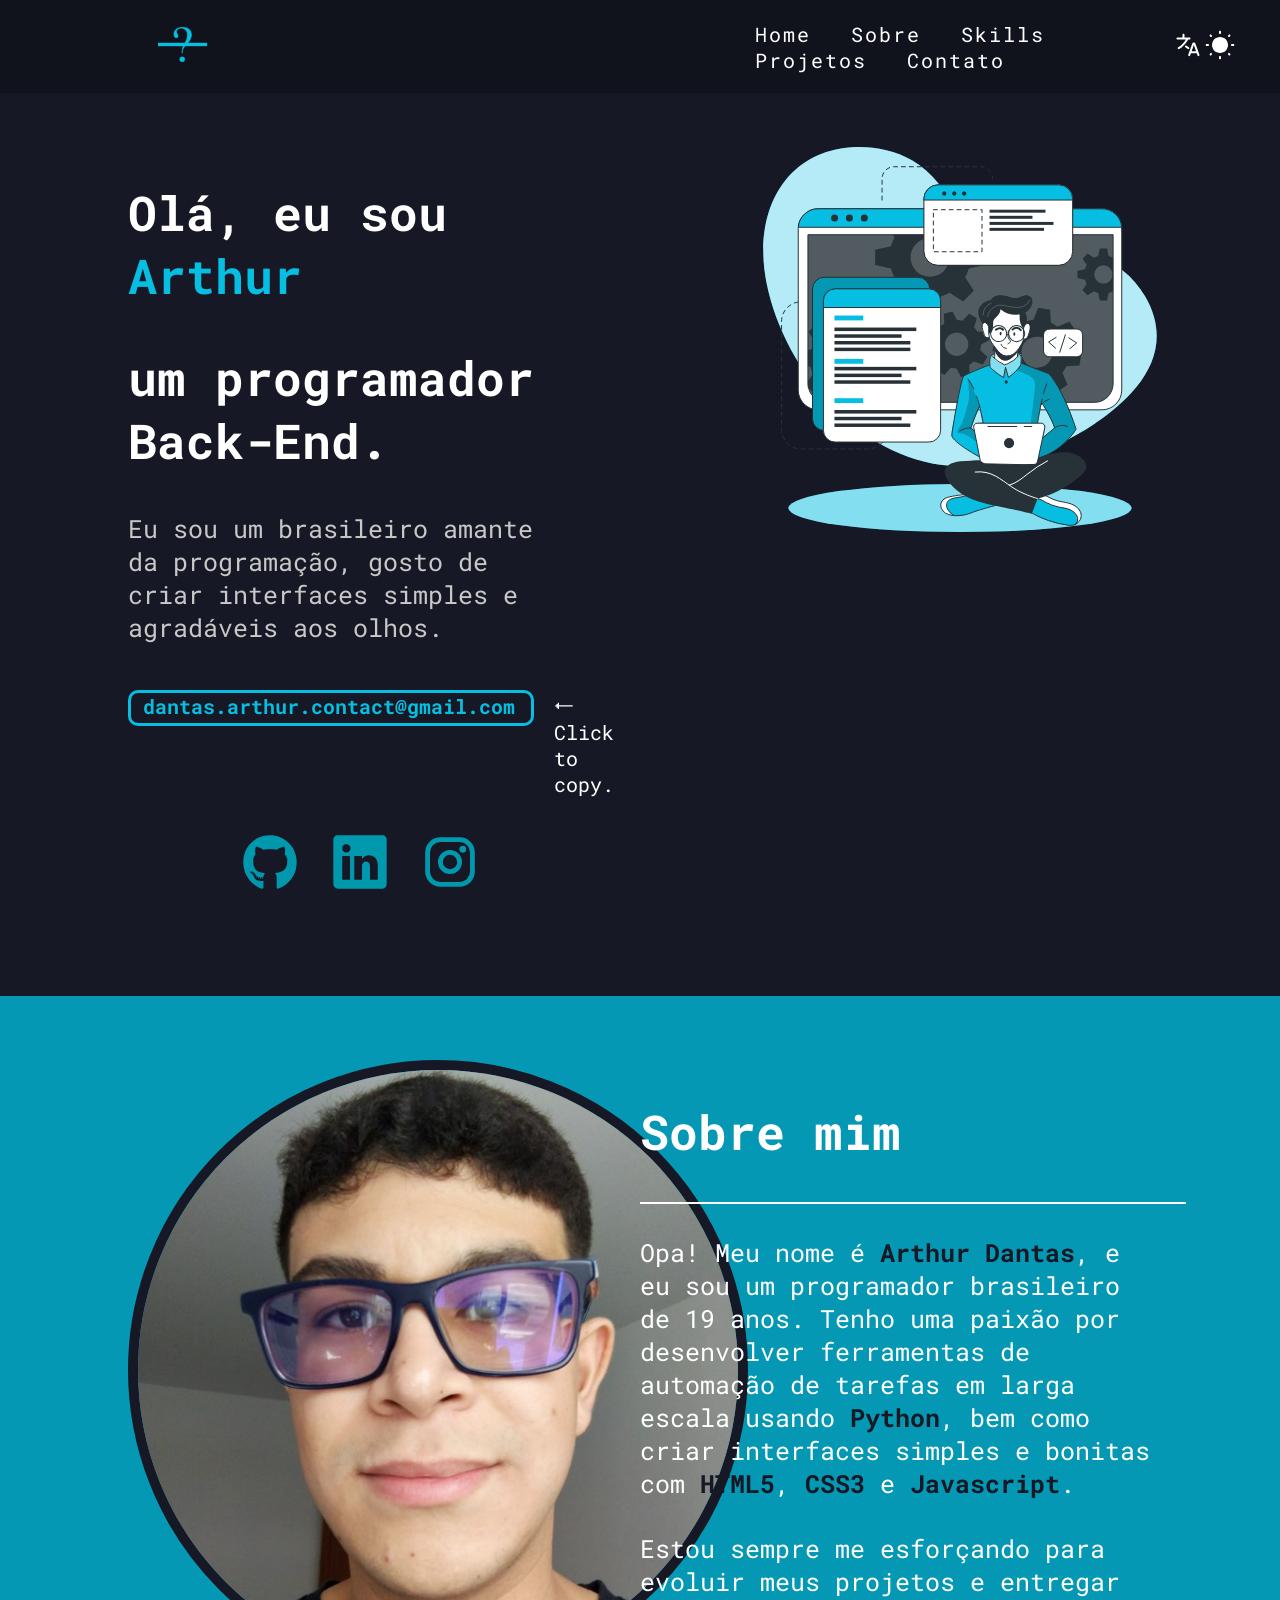
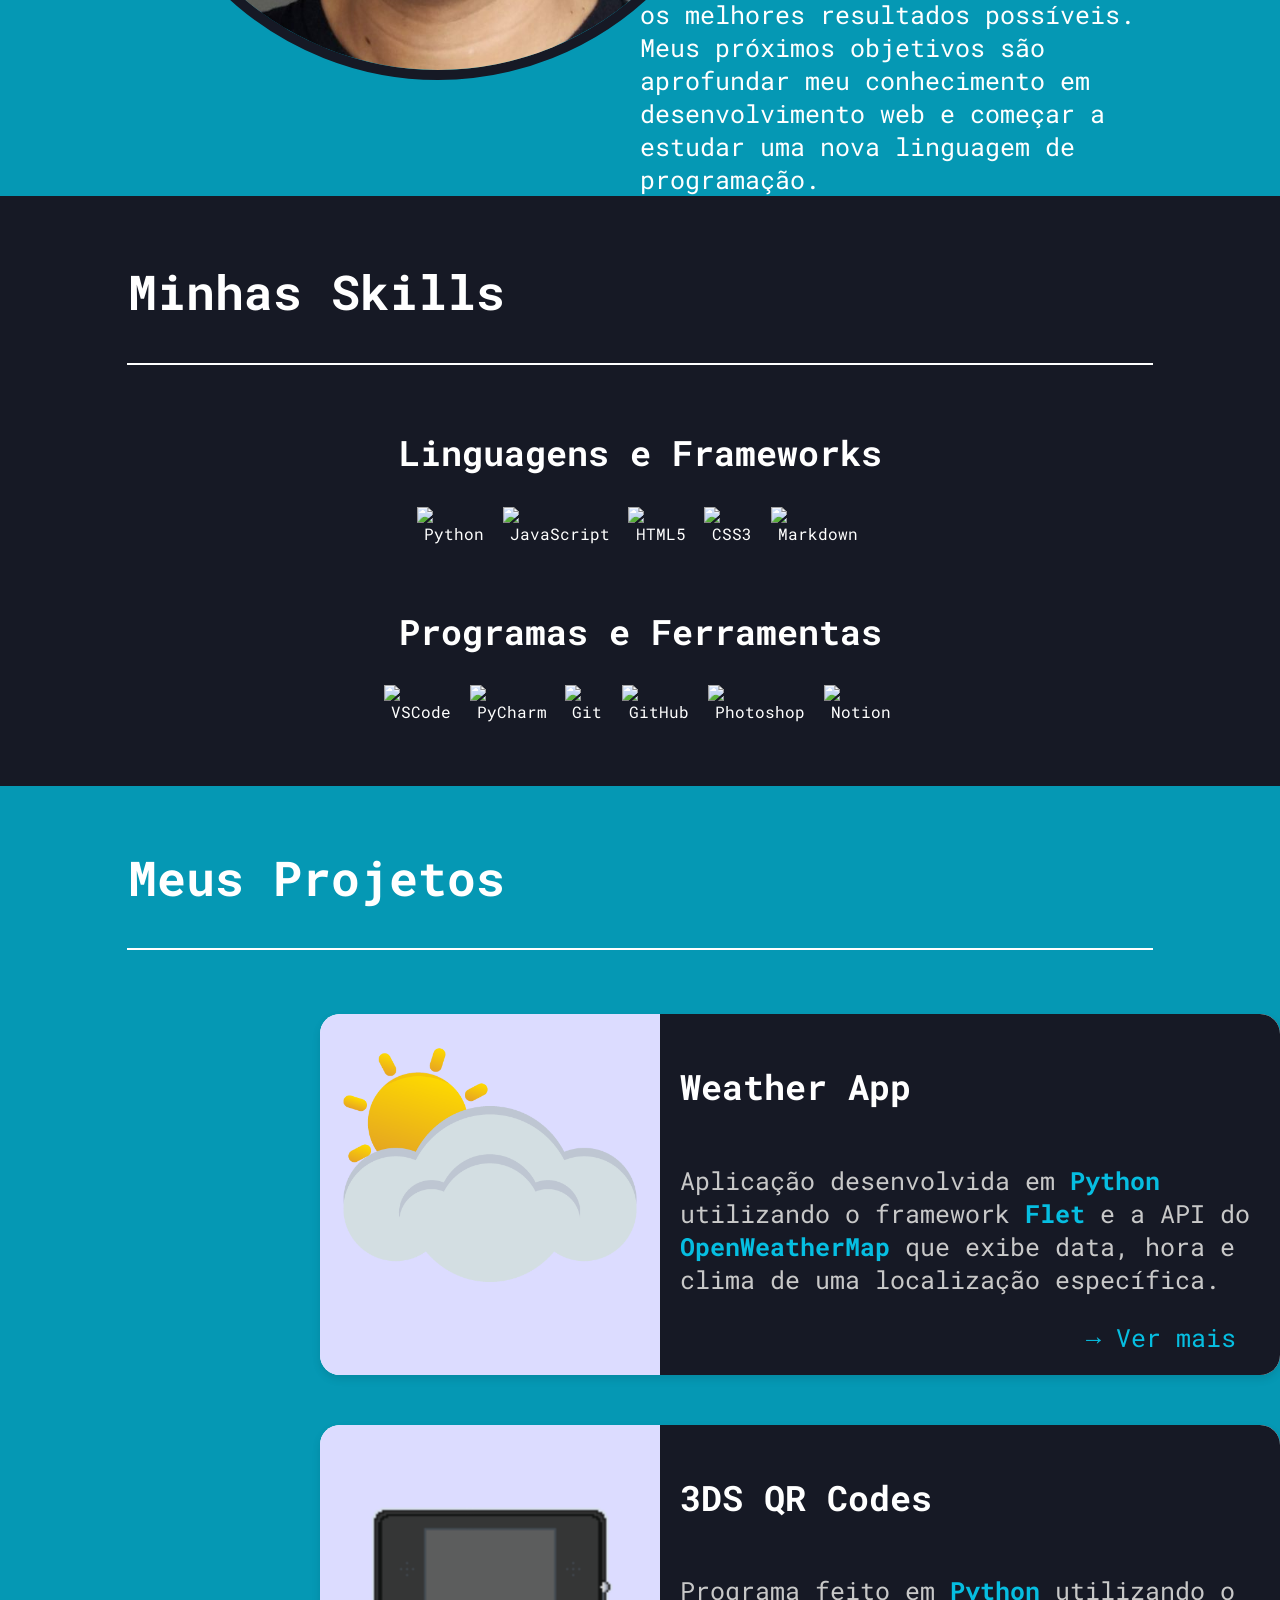
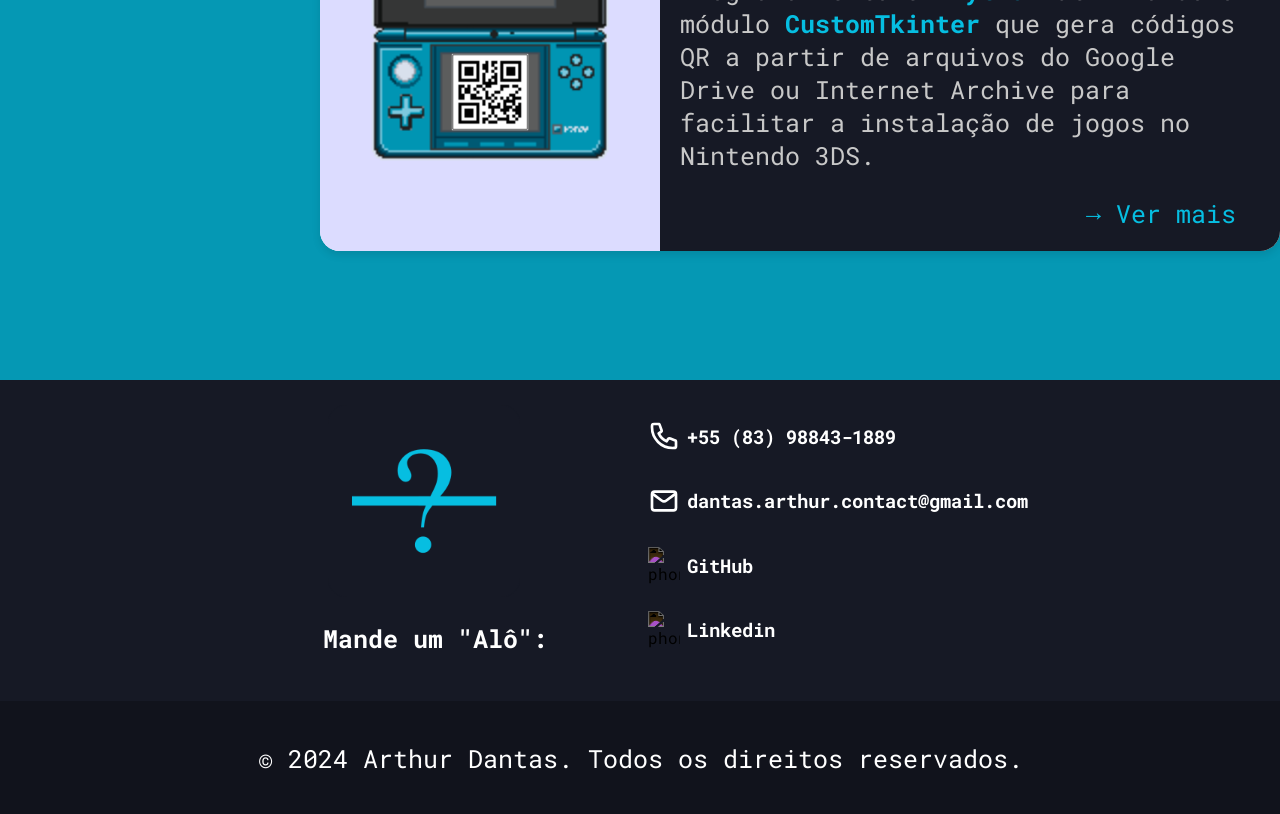
==== index.html @ 5a7de2dd "." ====
<!DOCTYPE html>
<html lang="pt-BR">
<head>
    <meta charset="UTF-8">
    <meta name="viewport" content="width=device-width, height=device-height, user-scalable=yes">
    <meta name="description" content="Arthur Dantas' Portfolio - Back-End Developer specializing in Python and HTML/CSS interfaces.">
    <link rel="icon" type="image/x-icon" href="assets/icon/favicon.ico">
    <link rel="stylesheet" href="style.css">
    <link rel="preconnect" href="https://fonts.googleapis.com">
    <link rel="preconnect" href="https://fonts.gstatic.com" crossorigin>
    <link href="https://fonts.googleapis.com/css2?family=Roboto+Mono:ital,wght@0,100..700;1,100..700&display=swap" rel="stylesheet">
    <title>Portfolio</title>
</head>
<body>
    <!--Button to go back to the top-->
    <button onclick="topFunction()" id="topbtn" title="Go to top"><img class="gotop" src="assets/SVG/site/arrow-top.svg" alt="arrow-up"></button>
    <main>
        <!--Top navigator bar-->
        <section>
            <header>
                <nav>
                    <ul class="nav-bar">
                        <div class="logo"><img id="site-logo" src="assets/PNG/site-logo-dark.png" alt="site logo"></div>
                        <input type="checkbox" id="check">
                        <span class="menu-options">
                            <!-- Portuguese Buttons -->
                             <div class="portuguese">
                                <li><a class="topbuttons" href="#home-container">Home</a></li>
                                <li><a class="topbuttons" href="#about-container">Sobre</a></li>
                                <li><a class="topbuttons" href="#skills-container">Skills</a></li>
                                <li><a class="topbuttons" href="#projects-container">Projetos</a></li>
                                <li><a class="topbuttons" href="#contact-container">Contato</a></li>
                             </div>
                            <!-- English Buttons -->
                             <div class="english">
                                <li><a class="topbuttons" href="#home-container">Home</a></li>
                                <li><a class="topbuttons" href="#about-container">About</a></li>
                                <li><a class="topbuttons" href="#skills-container">Skills</a></li>
                                <li><a class="topbuttons" href="#projects-container">Projects</a></li>
                                <li><a class="topbuttons" href="#contact-container">Contact</a></li> 
                             </div>
                            <label for="check" class="close-menu"><img src="assets/SVG/site/close.svg" alt="close button" width="32px"></label>
                        </span>
                        <label for="check" class="open-menu"><img src="assets/SVG/site/menu.svg" alt="menu button" width="32px"></label>
                        <label class="lang-container" onclick="toggleLanguageMenu()">
                            <img class="lang" src="assets/SVG/site/language.svg" alt="select language" width="32px">
                            <div class="lang-menu" id="langMenu">
                                <span class="lang-option" onclick="changeLanguage('english')">English</span>
                                <span class="lang-option" onclick="changeLanguage('portuguese')">Português</span>
                            </div>
                        </label>
                        <label class="dm-container"><img id="dark-mode-button" onclick="darkMode()" class="dark-mode" src="assets/SVG/site/sun.svg" alt="dark mode button"</label>
                    </ul>
                </nav>
            </header>
        </section>
        <!--Home section with welcome text and social media-->
        <section>
            <div id="home-container">
                <div class="text-container">
                    <!-- Portuguese welcome message -->
                    <h1 class="portuguese">Olá, eu sou <mark class="cyan">Arthur</mark></h1>
                    <h1 class="portuguese">um programador Back-End.</h1>
                    <p class="portuguese">Eu sou um brasileiro amante da programação, gosto de criar interfaces simples e agradáveis aos olhos.</p>
                    <!-- English welcome message -->
                    <h1 class="english">Hello, I'm <mark class="cyan">Arthur</mark></h1>
                    <h1 class="english">a Back-End developer.</h1>
                    <p class="english">I'm a Brazilian programming lover, I like to create simple and eye-pleasing interfaces.</p>
                    <div style="display: table;">
                        <div id="email"><mark class="cyan" style="display: table-cell;">dantas.arthur.contact@gmail.com</mark></div>
                        <div id="copy-email">⭠ Click to copy.</div>
                    </div>
                    <div class="social-media-container">
                        <a href="https://github.com/LonelyALpHaz" target="_blank"><img class="social-media" src="assets/SVG/social/github.svg" alt="github-profile" width="80px"></a>
                        <a href="https://www.linkedin.com/in/arthur-dantas-658506310/?utm_source=share&utm_campaign=share_via&utm_content=profile&utm_medium=android_app" target="_blank"><img class="social-media" src="assets/SVG/social/linkedin.svg" alt="linkedin-profile" width="80px"></a>
                        <a href="https://www.instagram.com/dantaas.arthur/" target="_blank"><img class="social-media" src="assets/SVG/social/instagram.svg" alt="instagram-profile" width="80px"></a>
                    </div>
                </div>
                <div class="image-container">
                    <img src="assets/SVG/site/developer.svg" alt="developer-logo">
                </div>
            </div>
        </section>
        <!--About section with personal data about me-->
        <section>
            <div id="about-container">
                <div class="about-image">
                    <img id="profile-picture" src="assets/JPG/photo.jpg" alt="Arthur's profile picture">
                </div>
                <div class="about-text-container">
                    <h1 class="portuguese">Sobre mim</h1>
                    <h1 class="english">About me</h1>
                    <hr>
                    <!-- Portuguese text -->
                    <p class="about-text portuguese">Opa! Meu nome é <b><mark class="black">Arthur Dantas</mark></b>, e eu sou um programador brasileiro de 19 anos. Tenho uma paixão por desenvolver ferramentas de automação de tarefas em larga escala usando <mark class="black">Python</mark>, bem como criar interfaces simples e bonitas com <mark class="black">HTML5</mark>, <mark class="black">CSS3</mark> e <mark class="black">Javascript</mark>.</p>
                    <p class="about-text portuguese">Estou sempre me esforçando para evoluir meus projetos e entregar os melhores resultados possíveis. Meus próximos objetivos são aprofundar meu conhecimento em desenvolvimento web e começar a estudar uma nova linguagem de programação.</p>
                    <!-- English text -->
                    <p class="about-text english">Hi! My name is <b><mark class="black">Arthur Dantas</mark></b>, and I am a 19-year-old Brazilian programmer. I have a passion for developing large-scale task automation tools using <mark class="black">Python</mark>, as well as creating simple and beautiful interfaces with <mark class="black">HTML5</mark>, <mark class="black">CSS3</mark> and <mark class="black">Javascript</mark>.</p>
                    <p class="about-text english">I am always striving to evolve my projects to deliver the best possible results. My next goals are to deepen my knowledge of web development and begin studying a new programming language.</p>
                </div>
            </div>
        </section>
        <!--Skills container with languages, frameworks and tools-->
        <section>
            <div id="skills-container">
                <h1 class="portuguese">Minhas Skills</h1>
                <h1 class="english">My skills</h1>
                <hr>
                <div class="skills-icons">
                    <h2 class="english" style="padding-bottom: 2%;">Languages and Frameworks</h2>
                    <h2 class="portuguese">Linguagens e Frameworks</h2>
                    <div class="tooltip">
                        <img src="https://cdn.jsdelivr.net/gh/devicons/devicon@latest/icons/python/python-original.svg" class="skills" alt="Python">
                        <span class="tooltiptext">Python</span>
                    </div>
                    <div class="tooltip">
                        <img src="https://cdn.jsdelivr.net/gh/devicons/devicon@latest/icons/javascript/javascript-original.svg" class="skills" alt="JavaScript">
                        <span class="tooltiptext">JavaScript</span>
                    </div>
                    <div class="tooltip">
                        <img src="https://cdn.jsdelivr.net/gh/devicons/devicon@latest/icons/html5/html5-original.svg" class="skills" alt="HTML5">
                        <span class="tooltiptext">HTML5</span>
                    </div>
                    <div class="tooltip">
                        <img src="https://cdn.jsdelivr.net/gh/devicons/devicon@latest/icons/css3/css3-original.svg" class="skills" alt="CSS3">
                        <span class="tooltiptext">CSS3</span>
                    </div>
                    <div class="tooltip">
                        <img src="https://cdn.jsdelivr.net/gh/devicons/devicon@latest/icons/markdown/markdown-original.svg" class="skills" alt="Markdown">
                        <span class="tooltiptext">Markdown</span>
                    </div>
                </div>            
                <div class="skills-icons">
                    <h2 class="english" style="padding-bottom: 2%;">Programs and Tools</h2>
                    <h2 class="portuguese">Programas e Ferramentas</h2>
                    <div class="tooltip">
                        <img src="https://cdn.jsdelivr.net/gh/devicons/devicon@latest/icons/vscode/vscode-original.svg" class="skills" alt="VSCode">
                        <span class="tooltiptext">Visual Studio Code</span>
                    </div>
                    <div class="tooltip">
                        <img src="https://cdn.jsdelivr.net/gh/devicons/devicon@latest/icons/pycharm/pycharm-original.svg" class="skills" alt="PyCharm">
                        <span class="tooltiptext">Pycharm</span>
                    </div>
                    <div class="tooltip">
                        <img src="https://cdn.jsdelivr.net/gh/devicons/devicon@latest/icons/git/git-original.svg" class="skills" alt="Git">
                        <span class="tooltiptext">Git</span>
                    </div>
                    <div class="tooltip">
                        <img src="https://cdn.jsdelivr.net/gh/devicons/devicon@latest/icons/github/github-original.svg" class="skills" class="white-skill" alt="GitHub">
                        <span class="tooltiptext">Github</span>
                    </div>
                    <div class="tooltip">
                        <img src="https://cdn.jsdelivr.net/gh/devicons/devicon@latest/icons/photoshop/photoshop-original.svg" class="skills" alt="Photoshop">
                        <span class="tooltiptext">Photoshop</span>
                    </div>
                    <div class="tooltip">
                        <img src="https://cdn.jsdelivr.net/gh/devicons/devicon@latest/icons/notion/notion-original.svg" class="skills" alt="Notion">
                        <span class="tooltiptext">Notion</span>
                    </div>
                </div>
            </div>
        </section>
        <!--Projects section with some of my projects-->
        <section>
            <div id="projects-container">
                <h1 class="portuguese">Meus Projetos</h1>
                <h1 class="english">My projects</h1>
                <hr>
                <div class="projects">
                    <div class="card">
                        <div class="card-project">
                            <img class="card-image" src="assets/projects/weather.png" width="300px" alt="weather-app">
                        </div>
                        <div class="card-data">
                            <h2>Weather App</h2>    
                            <!-- Portuguese Text -->
                            <p class="card-text portuguese">Aplicação desenvolvida em <mark class="cyan">Python</mark> utilizando o framework <mark class="cyan">Flet</mark> e a API do <mark class="cyan">OpenWeatherMap</mark> que exibe data, hora e clima de uma localização específica.</p>
                            <a class="card-repo portuguese" href="https://github.com/LonelyALpHaz/weather-app" target="_blank">→ Ver mais</a>
                            <!-- English text-->
                            <p class="card-text english">Application developed in <mark class="cyan">Python</mark> using the <mark class="cyan">Flet</mark> framework and <mark class="cyan">OpenWeatherMap API</mark> that displays date, time and weather of a specific location.</p>
                            <a class="card-repo english" href="https://github.com/LonelyALpHaz/weather-app" target="_blank">→ See more</a>
                        </div>
                    </div>
                    <div class="card">
                        <div class="card-project">
                            <img class="card-image" src="assets/projects/qrcode.png" alt="qr-code-generator" width="300px">
                        </div>
                        <div class="card-data">
                            <h2>3DS QR Codes</h2>
                            <!-- Portuguese text -->
                            <p class="card-text portuguese">Programa feito em <mark class="cyan">Python</mark> utilizando o módulo <mark class="cyan">CustomTkinter</mark> que gera códigos QR a partir de arquivos do Google Drive ou Internet Archive para facilitar a instalação de jogos no Nintendo 3DS.</p>
                            <a class="card-repo portuguese" href="https://github.com/LonelyALpHaz/3ds-qrcode-generator" target="_blank">→ Ver mais</a>
                            <!-- English text -->
                            <p class="card-text english">Program made in <mark class="cyan">Python</mark> using the <mark class="cyan">CustomTkinter</mark> module that generates QR codes from Google Drive or Internet Archive files to facilitate the installation of games on the Nintendo 3DS.</p>
                            <a class="card-repo english" href="https://github.com/LonelyALpHaz/3ds-qrcode-generator" target="_blank">→ See more</a>
                        </div>
                    </div>
                </div>
            </div>
        </section>
        <!--Contact section with social media-->
        <section>
            <div id="contact-container">
                <div class="info">
                    <img id="logo-bottom" src="assets/PNG/site-bottom-dark.png" alt="site-logo">
                    <h2 class="english"><b>Contact me at:</b></h2>
                    <h2 class="portuguese"><b>Mande um "Alô":</b></h2>
                </div>
                <div class="contact-data">
                    <div class="contact-item">
                        <img id="phone-number" class="contact-icon" src="assets/SVG/site/phone.svg" alt="phone" width="32px">
                        <h3 class="contact-text">+55 (83) 98843-1889</h3>
                    </div>
                    <div id="email-contact" class="contact-item">
                        <img class="contact-icon" src="assets/SVG/site/email.svg" alt="email" width="32px">
                        <h3 class="contact-text">dantas.arthur.contact@gmail.com</h3>
                    </div>
                    <div class="contact-icon-wrapper">
                        <div class="contact-item">
                            <img class="contact-link" class="contact-icon" src="https://cdn.jsdelivr.net/gh/devicons/devicon@latest/icons/github/github-original.svg" alt="phone" width="32px">
                            <a href="https://github.com/LonelyALpHaz" target="_blank" class="contact-text"><h3>GitHub</h3></a>
                        </div>
                        <div class="contact-item">
                            <img class="contact-link" class="contact-icon" src="https://cdn.jsdelivr.net/gh/devicons/devicon@latest/icons/linkedin/linkedin-plain.svg" alt="phone" width="32px">
                            <a href="https://www.linkedin.com/in/arthur-dantas-658506310/?utm_source=share&utm_campaign=share_via&utm_content=profile&utm_medium=android_app" target="_blank" class="contact-text"><h3>Linkedin</h3></a>
                        </div>
                    </div>
                </div>
            </div>
        </section>
    </main>
    <!--Footer with copyright-->
    <footer>
        <p class="english footer-copy">&copy; 2024 Arthur Dantas. All rights reserved.</p>
        <p class="portuguese footer-copy" >&copy; 2024 Arthur Dantas. Todos os direitos reservados.</p>
    </footer>
    <script src="script.js"></script>
</body>
</html>
---- style.css ----
/* style.css */

/* Body, headers, button and other elements */

html {
    scroll-behavior: smooth;
}

header {
    width: 100%;
}

body {
    background-color: #161925;
    font-family: "Roboto Mono", monospace;
    color: white;
    margin: 0;
    padding: 0;
    --color1: #11131c;
    --color2: #161925;
    --color3: #06BEE1;
    --color4: #e1e1e1;
    --color5: #F8F1FF;
}

footer {
    width: 100%;
    padding: 1em 0;
    background-color: var(--color1);
    display: flex;
    justify-content: center;
}

.footer-copy {
    color: white;
}

button {
    display: block;
    background: none;
    border: none;
    cursor: pointer;
    position: fixed;
    margin: 41% 0% 0% 95%;
}

h1 {
    font-size: 3rem;
}

h2 {
    font-size: 35px;
}

p {
    font-size: 25px;
    max-width: 85%;
    color: rgb(200, 200, 200);
}

hr {
    border-style: solid;
    border-color: white;
    width: 100%;
}

/* Second language hide*/

.english {
    display: none;
}

/* Top menu navigator bar, go to top button and dark mode*/

.gotop {
    width: 64px;
    height: 64px;
    filter: drop-shadow(1px 1px 20px var(--color1));
}

.logo img {
    width: 65px;
    transition: 0.15s ease-in-out;
    margin-left: 200%;
}

.nav-bar {
    width: 100%;
    margin: 0;
    display: flex;
    justify-content: space-between;
    align-items: center;
    list-style: none;
    position: fixed;
    top: 0;
    z-index: 100;
    background-color: var(--color1);
    padding: 12px 20px;
}

.lang, #arrowDown {
    cursor: pointer;
    transition: 0.15s ease-in-out;
}

.lang-menu {
    display: none;
    position: absolute;
    top: 100%;
    background-color: var(--color1);
    padding: 10px;
    border-radius: 5px;
    border-top-left-radius: 0%;
    border-top-right-radius: 0%;
}

.lang-option {
    color: white;
    cursor: pointer;
    display: block;
    padding: 5px 0;
}

.lang-option:hover {
    text-decoration: underline #06BEE1;
    color: #06BEE1;
}

.menu-options {
    display: flex;
    margin-left: 50%;
    li {
        padding-left: 30px;
    }
    li, a {
        display: inline-block;
        text-decoration: none;
        text-align: center;
        color: white;
        position: relative;
        transition: 0.15s ease-in-out;
        letter-spacing: 2px;
    }
}

.open-menu, .close-menu {
    display: none;
    position: absolute;
    color: var(--color1);
    cursor: pointer;
    font-size: 1.5rem;
}

.open-menu {
    top: 50%;
    right: 20px;
    transform: translateY(-50%);
}

.close-menu {
    top: 20px;
    right: 20px;
}

#check {display: none;}

.topbuttons {
    color: white;
    text-decoration: none;
    font-size: 20px;
    cursor: pointer;
}

.topbuttons:hover {
    text-decoration: underline;
    color: #06BEE1;
}

#dark-mode-button {
    width: 32px;
    height: auto;
    cursor: pointer;
    background: none;
    transition: 0.15s ease-in-out;
}

.dm-container {
    margin-right: 5%;
}

.dark-mode {
    background-color: var(--color5);
    color: var(--color2);
    .topbuttons {
        color: var(--color2);
    }
    p {
        color: var(--color2);
    }
    hr {
        border-color: var(--color2);
    }
    nav {
        ul {
            background-color: var(--color4);
        }
    }
    footer {
        background-color: var(--color4);
    }
    #footer-copy {
        color: var(--color2);
    }
    #copy-email {
        color: var(--color2);
    }
    #dark-mode-button {
        background: none;
        filter: invert() contrast(50%);
    }
    #menubtn {
        filter: invert();
    }
    .lang {
        filter: invert() contrast(50%);
    }
    .lang-menu {
        background-color: var(--color4);
        span {
            color: var(--color2);
        }
    }
    .lang-option:hover {
        text-decoration: underline var(--color1);
    }
    .menu-options {
        background-color: var(--color4);
    }
    .open-menu, .close-menu {
        filter: invert();
    }
    .card-text {
        color: rgb(200, 200, 200);
    }
    .contact-text{
        color: var(--color2);
    }
    .contact-icon {
        filter: invert();
    }
    .contact-link {
        filter: none;
    }
}

/* Home container and it's elements*/

#home-container {
    display: grid;
    grid-template-columns: 1fr 1fr;
    column-gap: 0px;
    margin: 6% 0% 7% 0%;
}

.text-container {
    margin: 10% 0% 0% 20%;
}

.image-container {
    max-width: 70%;
    max-height: auto;
    margin: 5% 0% 0% 15%;
}

#email {
    width: 400px;
    height: 30px;
    font-size: 20px;
    text-align: center;
    text-indent: 12px;
    border: var(--color3) solid;
    border-radius: 10px;
    cursor: pointer;
    margin-top: 5%;
}

#email:hover {
    background-color: var(--color3);
    mark {
        color: white;
        font-weight: normal;
    }
}

#copy-email {
    color: white;
    display: table-cell;
    padding-left: 20px;
    font-size: 20px;
    cursor: default;
}

.fade-in {
    opacity: 0;
    transition: opacity 0.1s ease-in;
}

.fade-in.show {
    opacity: 1;
}

.fade-out {
    opacity: 1;
    transition: opacity 0.1s ease-out;
}

.fade-out.hide {
    opacity: 0;
}

.social-media-container {
    margin: 5% 0% 0% 20%;
    z-index: 999;
}

.social-media {
    filter: invert(60%) sepia(50%) saturate(6100%) hue-rotate(165deg) brightness(100%) contrast(100%);
}

/* About container and it's elements*/

#about-container {
    background-color: #0598b4;
    width: 100%;
    height: auto;
    display: grid;
    grid-template-columns: 1fr 1fr;
    margin: 0;
    hr {
        width: 85%;
        margin-right: 20%;
    }
}

.about-image {
    width: 90%;
    height: auto;
    margin: 10% 0% 10% 20%;
}

#profile-picture {
    width: 600px;
    height: 600px;
    border-radius: 360%;
    border: 10px #161925 solid;
}

.about-text-container {
    margin-top: 10%;
}

.about-text {
    color: white;
    font-size: 25px;
    max-width: 900px;
    margin: 5% 20% 0% 0%;
}

/* Skills container and it's elements*/

#skills-container {
    margin: 5% 0% 5%;
    h1 {
        margin-left: 10%;
    }
    hr {
        width: 80%;
    }
}

.skills-icons {
    text-align: center;
    margin: 5% 10% 5% 10%;
}

.skills {
    width: 128px;
    height: 128px;
    margin: 2% 0% 0% 2%;
    z-index: 999;
}

.tooltip {
    position: relative;
    display: inline-block;
    cursor: pointer;
}

.tooltip .tooltiptext {
    visibility: hidden;
    width: 120px;
    background-color: var(--color2);
    color: white;
    text-align: center;
    padding: 5px 0;
    border-radius: 5px;
    position: absolute;
    z-index: 1;
    bottom: 100%;
    left: 50%;
    margin-left: -60px;
    opacity: 0;
    transition: opacity 0.3s;
}

.tooltip:hover .tooltiptext {
    visibility: visible;
    opacity: 1;
}

/* Projects container and it's elements*/

#projects-container {
    background-color: #0598b4;
    width: 100%;
    height: auto;
    padding-bottom: 1px;
    padding-top: 20px;
    h1 {
        margin-left: 10%;
    }
    hr {
        width: 80%;
    }
}

.projects {
    display: flex;
    flex-direction: column;
    justify-content: center;
    flex-wrap: wrap;
    gap: 50px;
    margin: 5% 0% 10% 25%;
}

.card {
    display: flex;
    flex-direction: row;
    background-color: white;
    border-radius: 20px;
    box-shadow: 0 4px 8px rgba(0, 0, 0, 0.1);
    overflow: hidden;
    max-width: 1000px;
}

.card-project {
    display: flex;
    justify-content: center;
    align-items: center;
    padding: 20px;
    background-color: rgb(220, 220, 300);
}

.card-data {
    background-color: var(--color2);
    color: white;
    padding: 20px;
    display: flex;
    flex-direction: column;
    justify-content: center;
    flex: 1;
}

.card-text {
    max-width: 6000px;
}

.card-repo {
    color: var(--color3);
    text-decoration: none;
    font-size: 25px;
    margin-left: 70%;
}

.card-repo:hover {
    text-decoration: underline;
}

.card-image {
    max-width: 100%;
    height: auto;
    border-top-left-radius: 20px;
    border-bottom-left-radius: 20px;
}

/* Contact container and it's elements*/

#contact-container {
    display: flex;
    justify-content: center;
    gap: 100px;
    margin: 2% 0% 2% 5%;
    h2 {
        font-weight: normal;
        font-size: 25px;
    }
}

.info {
    img {
        margin-left: 2%;
    }
}

.logo-bottom {
    width: 150px;
    height: 150px;
}

.contact-item {
    display: flex;
    align-items: center;
    margin-bottom: 2px;
}

.contact-text {
    margin-left: 2%;
    text-decoration: none;
    color: white;
}

.contact-link {
    filter: invert();
}

/* Marks definition colors */

mark.cyan {
    color: var(--color3);
    background: none;
    font-weight: bold;
}

mark.black {
    color: #161925 ;
    background: none;
    font-weight: bold;
}

/* Media queries */

@media screen and (max-width: 610px) {

    /* Body, headers, button and other elements */

    body {
        margin: 0;
        padding: 0;
    }
    footer {
        width: 180%;
        padding-left: 0%;
        text-align: center;
        p {
            font-size: 20px;
        }
    }
    h1 {
        font-size: 2rem;
        text-align: center;
    }
    h2 {
        font-size: 1.5rem;
        text-align: center;
    }
    p {
        font-size: 0.9rem;
        max-width: 100%;
        padding: 0 10px;
    }

    /* Side menu */

    #site-logo {
        margin-left: 10%;
    }
    .menu-options {
        flex-direction: column;
        align-items: center;
        justify-content: center;
        margin: 0;
        width: 70%;
        height: 100%;
        position: fixed;
        top: 0;
        right: -100%;
        z-index: 100;
        background-color: var(--color1);
        transition: all 0.2s ease-in-out;
        li {
            margin-top: 40px;
        }
        li, a {
            font-size: 30px;
            padding: 10px;
        }
    }
    .dm-container {
        margin-right: 20%;
    }
    .lang-container {
        margin-left: 55%;
    }
    .open-menu, .close-menu {
        display: block;
        }
    .open-menu {
        margin-right: 10%;
    }
    .close-menu {
        margin: 2% 7%;
    }
    #check:checked ~ .menu-options {right: 0;}

    /* Home container and it's elements*/

    .gotop {
        display: none;
    }
    #home-container {
        display: block;
        margin: 35% 5% 5% 5%;
        width: 160%;
        text-align: center;
        p {
            max-width: 80%;
            margin-left: 7%;
            font-size: 20px;
        }
    }
    .text-container {
        margin-left: 8%;
        max-width: 100%;
    }
    .image-container {
        display: none;
    }
    .social-media-container {
        text-align: center;
        margin-right: 25%;
        margin-bottom: 5%;
    }
    #email {
        margin-left: 14%;
    }
    #copy-email {
        display: none;
    }

    /* About Contaiiner and it's elements */

    #about-container {
        display: grid;
        grid-template-columns: 1fr;
        margin: 5% 0% 5%;
        width: 180%;
    }
    .about-text-container {
        h1 {
            margin-right: 5%;
        }
        hr {
            margin-left: 6%;
        }
    }
    .about-image {
        width: 30%;
        margin: 5% 0% 0% 21%;
    }
    .about-text {
        font-size: 1.2rem;
        margin: 0% 0% 5% 7%;
        max-width: 80%;
        text-align: center;
    }
    #profile-picture {
        width: 180%;
        height: auto;
        border-radius: 360%;
        border: 5px #161925 solid;
    }
    
    /* Skills container and it's elements */

    #skills-container {
        width: 170%;
        margin: 5% 0% 5%;
        text-align: center;
        h1 {
            margin-right: 10%;
        }
        hr {
            width: 80%;
            margin-left: 12%;
        }
    }
    .skills-icons {
        margin: 5% 5% 5% 10%;
    }
    .skills {
        width: 70px;
        height: auto;
        margin: 2% 5%;
    }
    .tooltip .tooltiptext {
        font-size: 0.75rem;
    }

    /* Projects container and it's elements */

    #projects-container {
        width: 180%;
        margin: 5% 0% 5%;
        h1 {
            margin-right: 12%;
        }
    }
    .projects {
        margin: 5% 5%;
        flex-direction: column;
        gap: 20px;
        width: 60%;
        margin-left: 20%;
    }
    .card {
        margin-top: 5%;
        flex-direction: column;
        max-width: 100%;
    }
    .card-data {
        padding: 10px;
        p {
            font-size: 1.2rem;
            text-align: center;
        }
    }
    .card-repo {
        font-size: 1.2rem;
        margin-left: auto;
        text-align: right;
        margin-right: 5%;
    }

    /* Contact container and it's elements */

    #contact-container {
        display: grid;
        grid-template-columns: 1fr;
        gap: 0px;
        margin: 2% 0% 2% 75%;
        text-align: center;
    }
    #phone-number {
        margin-left: 15%;
    }
    #email-contact {
        padding-right: 30px;
    }
    .info {
        img {
            margin: 0;
            width: 150px;
        }
        h2 {
            margin-left: 2%;
        }
    }
    .contact-item {
        display: flex;
        align-items: center;
        margin-bottom: 2%;
    }
    .contact-data {
        margin-left: 5%;
    }
    .contact-icon-wrapper {
        display: flex;
        align-items: center;
        column-gap: 50px;
        margin-left: 15%;
    }
    .contact-text {
        margin-left: 2%;
        text-decoration: none;
        color: white;
    }
}
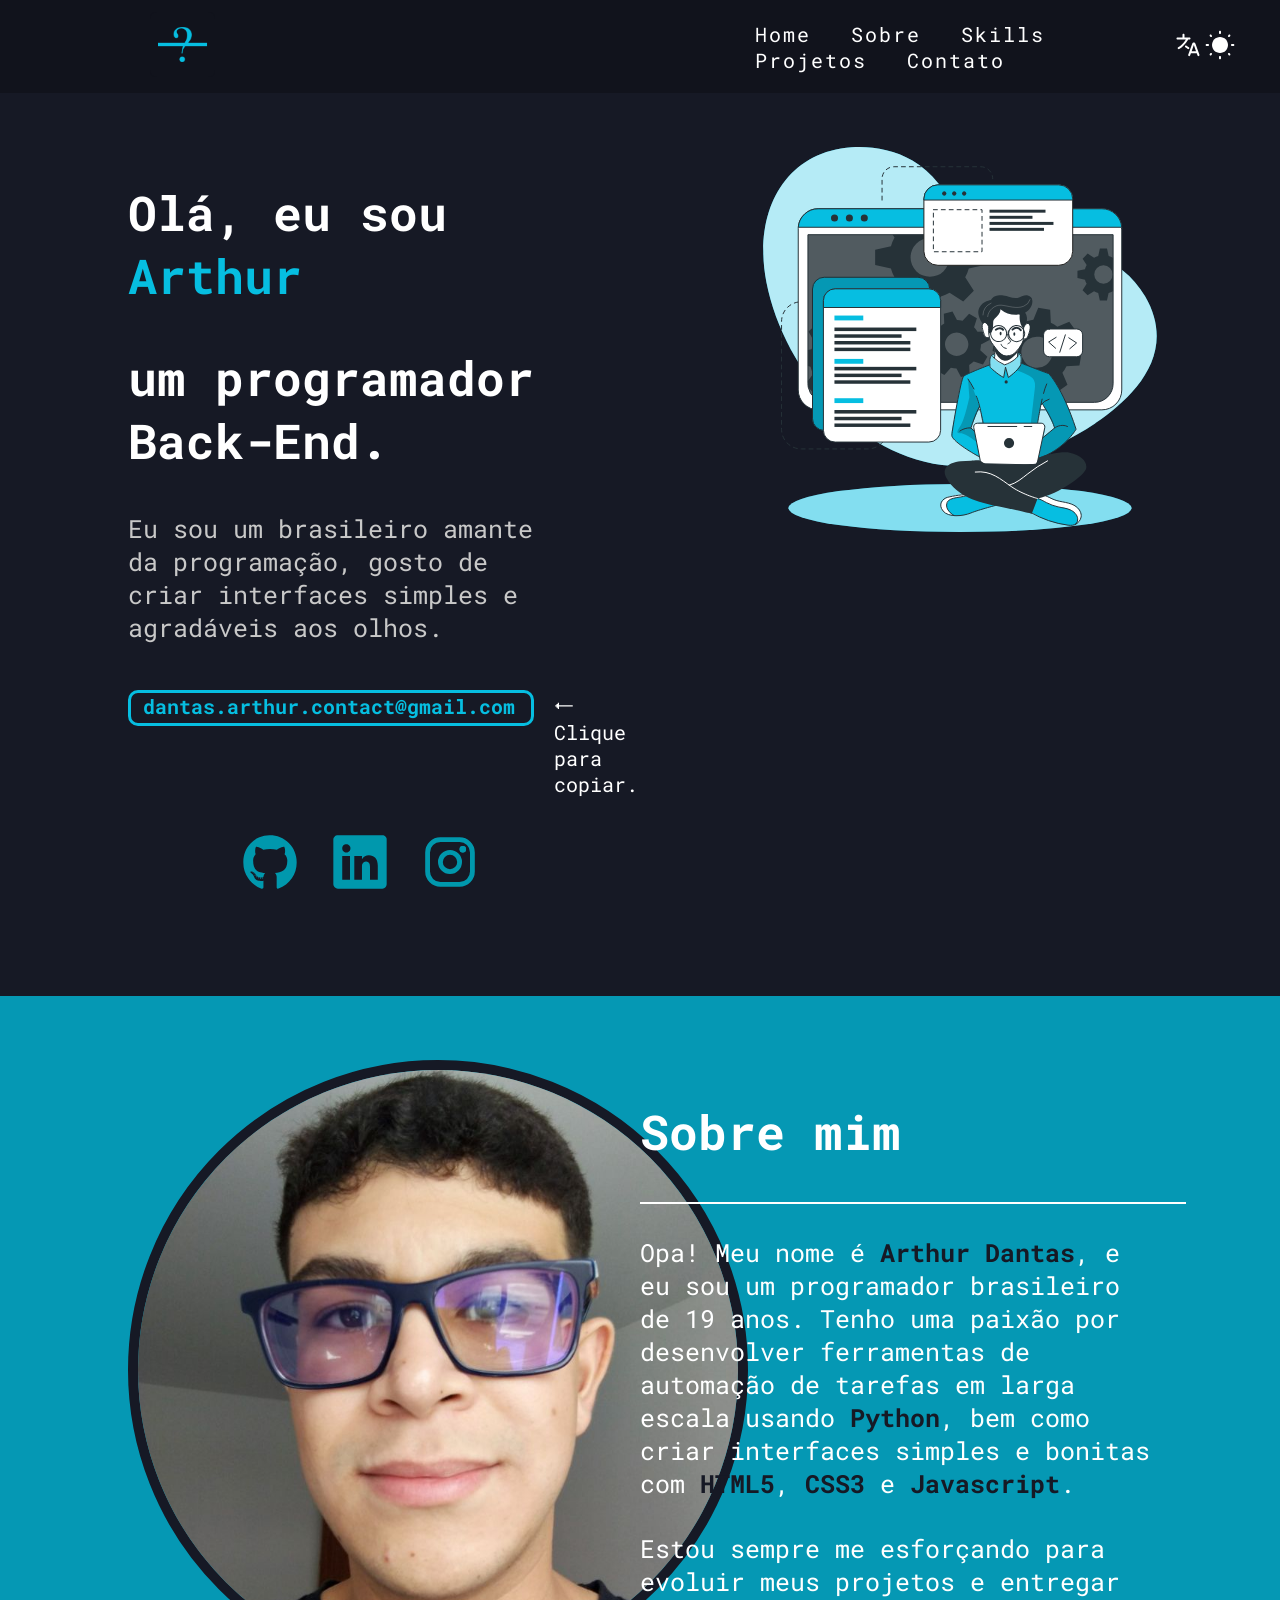
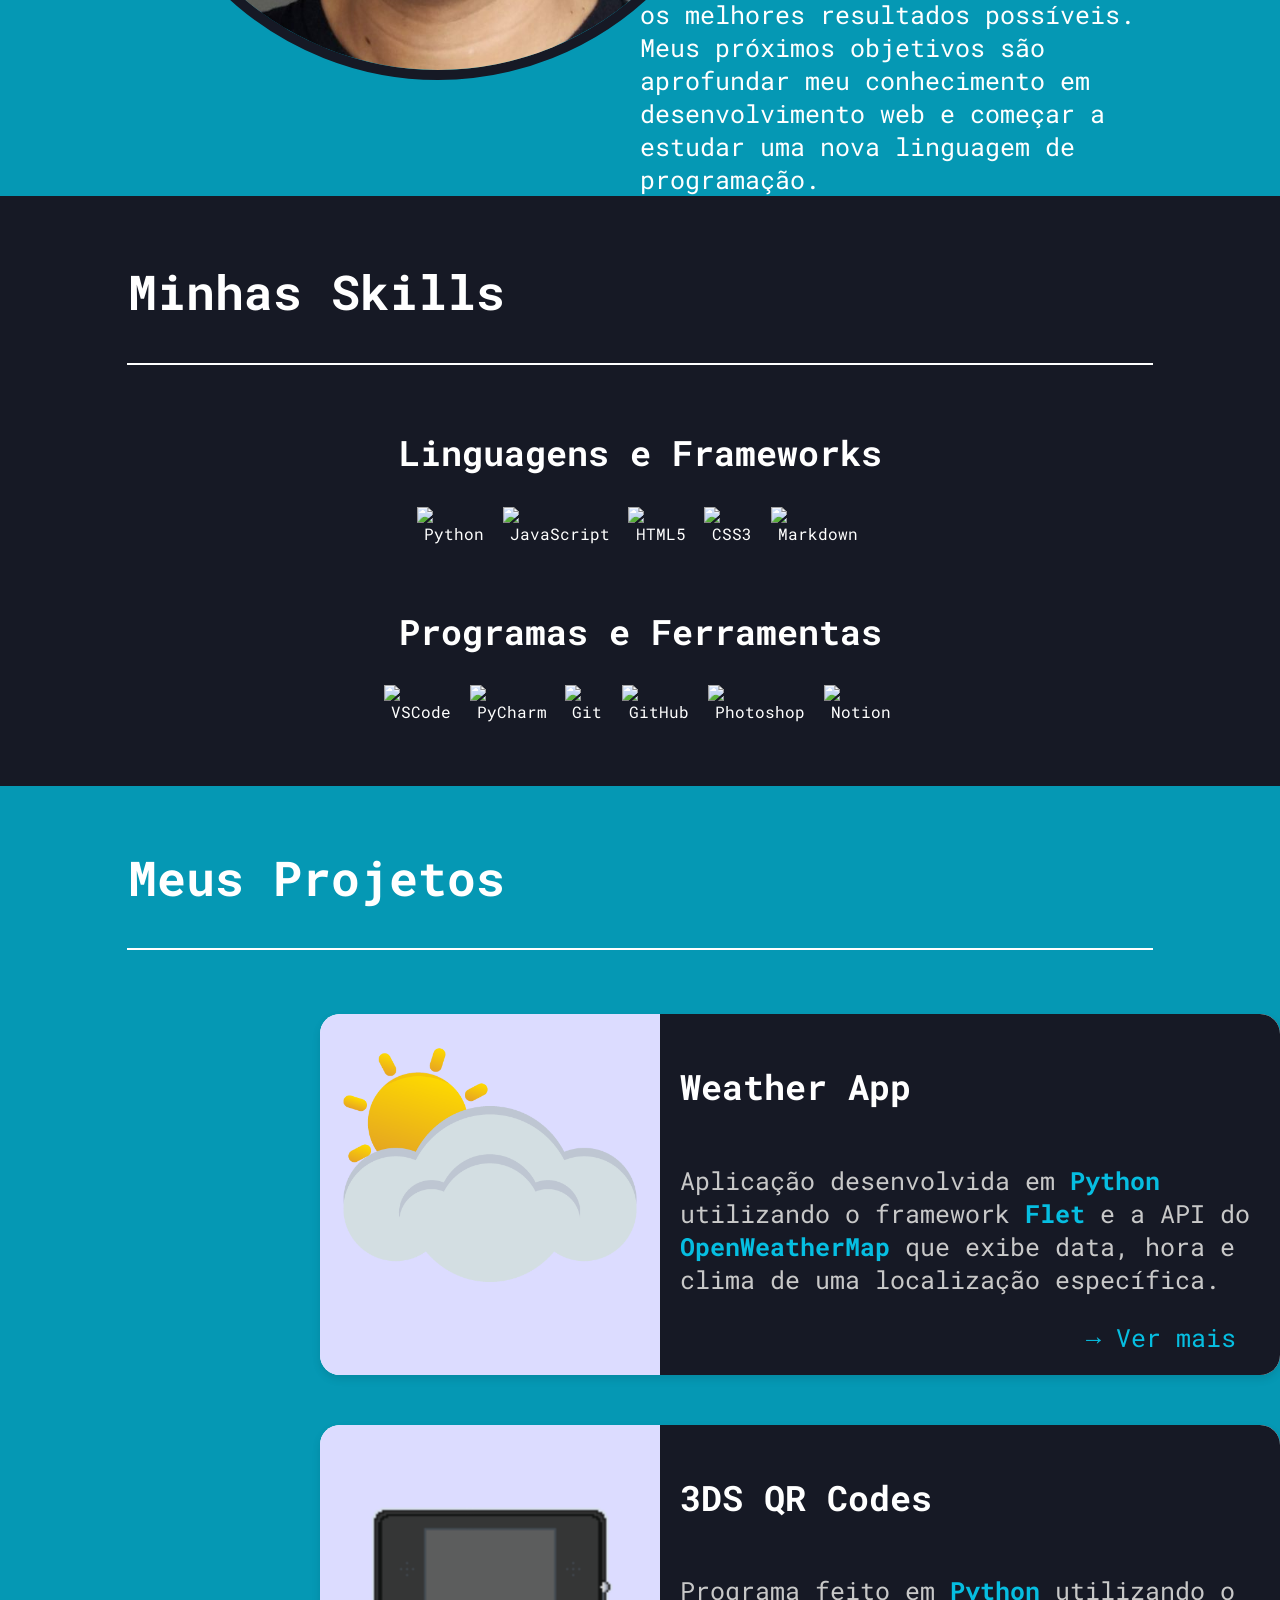
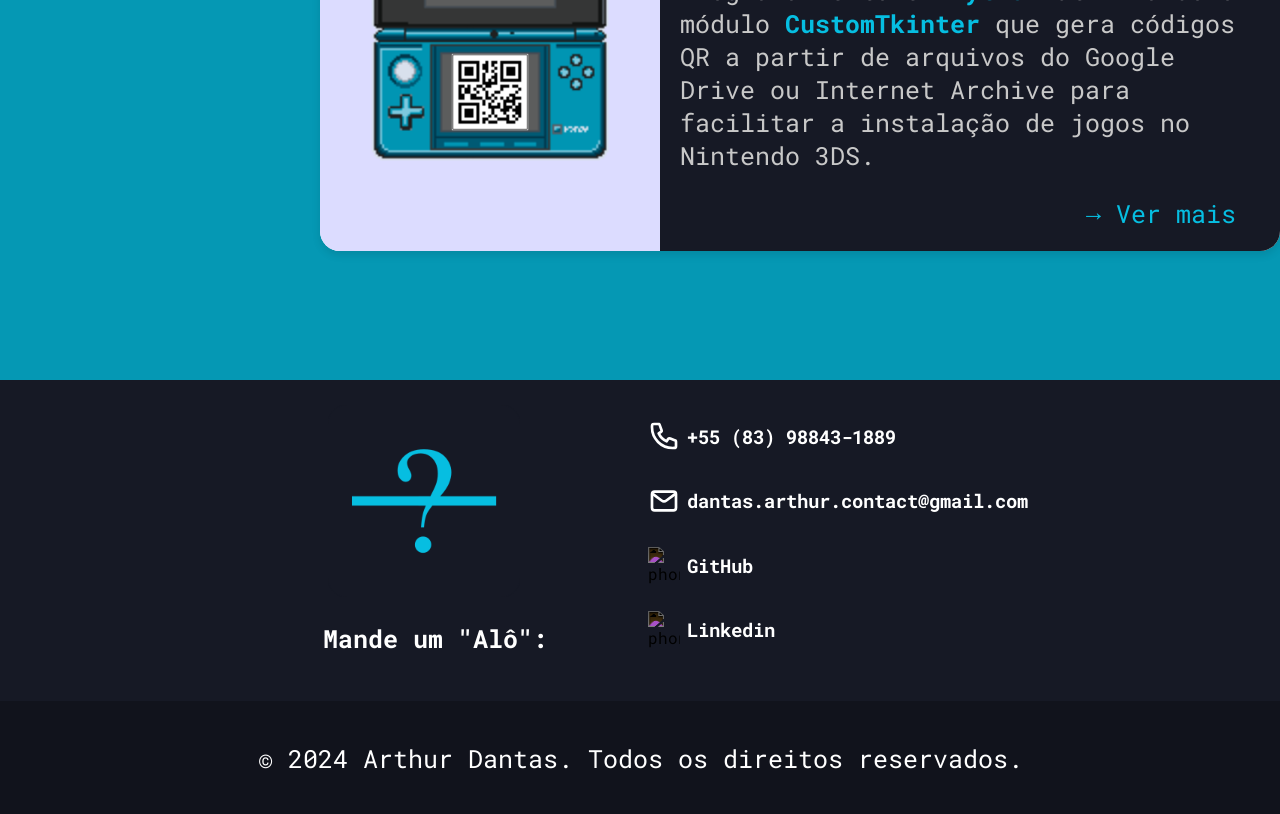
==== commit baa97360: "Tradução para pt-BR finalizada" ====
--- a/index.html
+++ b/index.html
@@ -68,7 +68,8 @@
                     <p class="english">I'm a Brazilian programming lover, I like to create simple and eye-pleasing interfaces.</p>
                     <div style="display: table;">
                         <div id="email"><mark class="cyan" style="display: table-cell;">dantas.arthur.contact@gmail.com</mark></div>
-                        <div id="copy-email">⭠ Click to copy.</div>
+                        <!-- Portuguese hint text-->
+                        <div id="copy-email">⭠ Clique para copiar.</div>
                     </div>
                     <div class="social-media-container">
                         <a href="https://github.com/LonelyALpHaz" target="_blank"><img class="social-media" src="assets/SVG/social/github.svg" alt="github-profile" width="80px"></a>
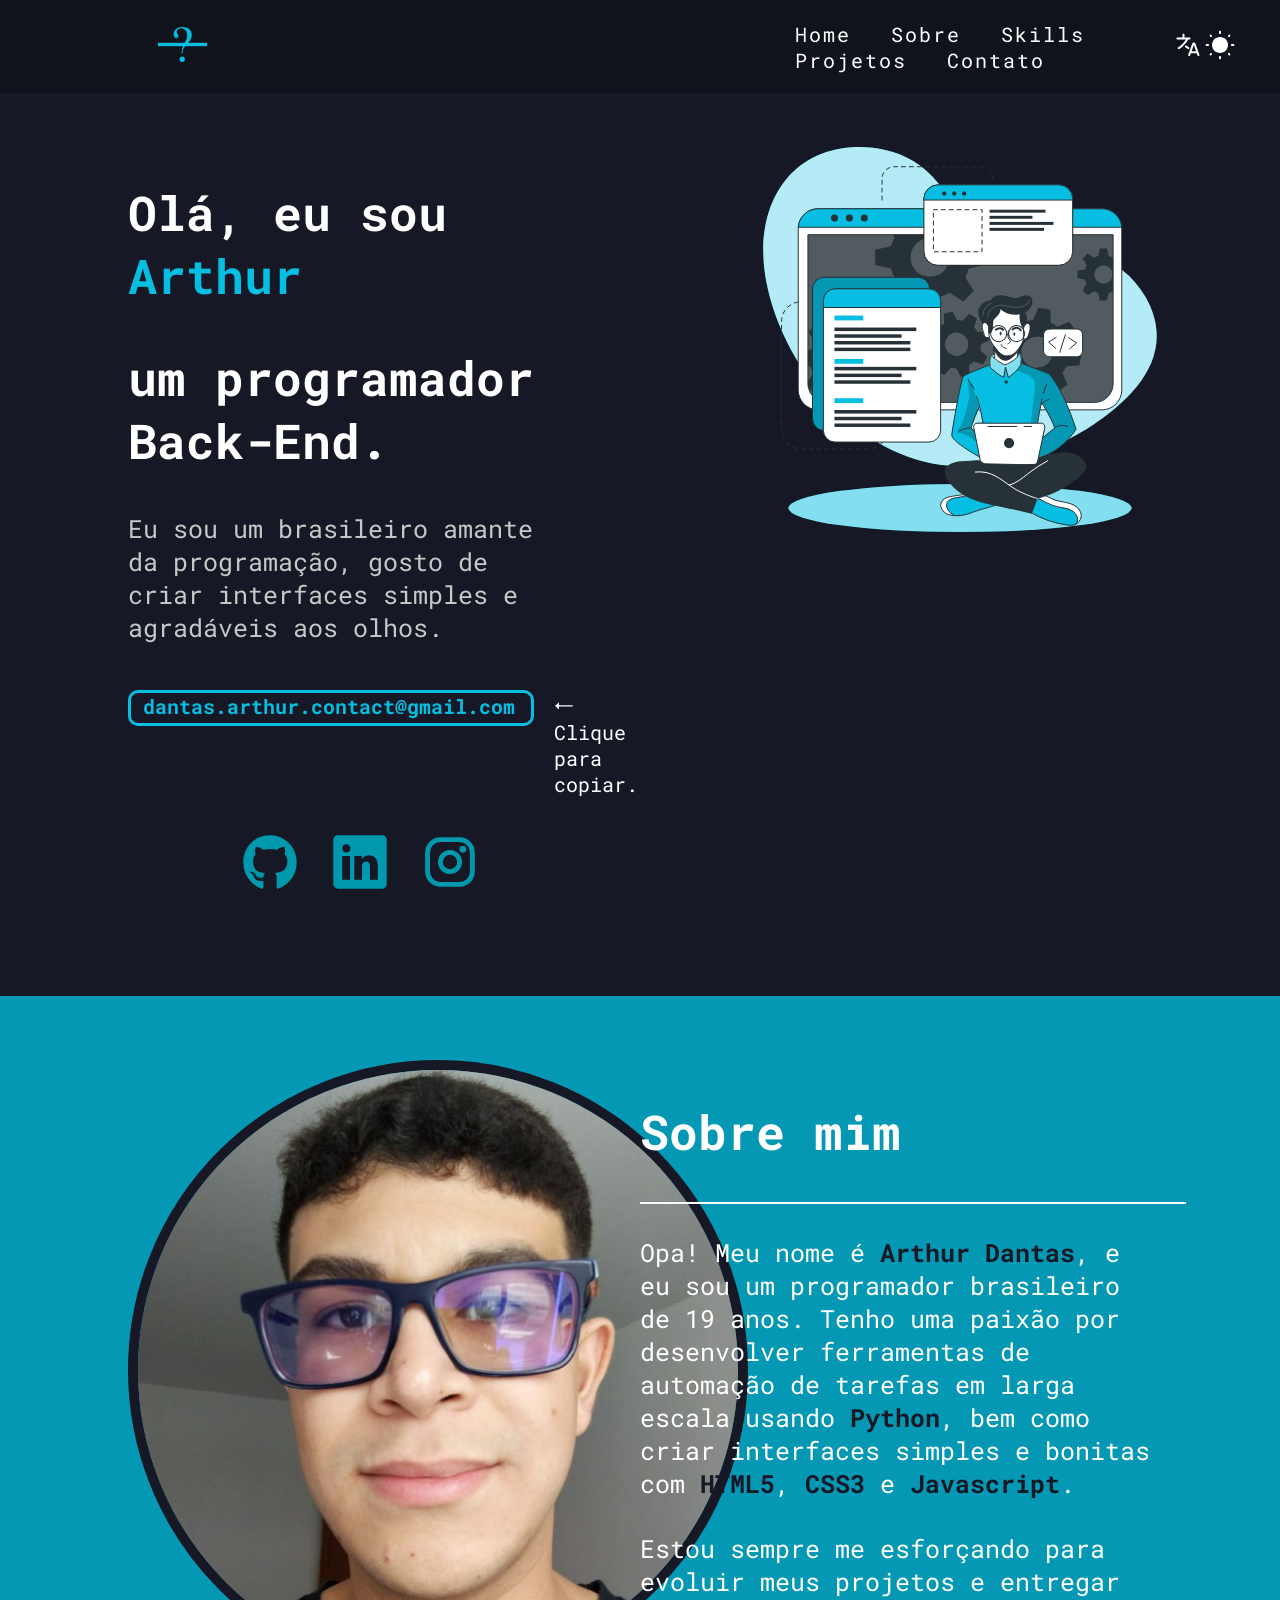
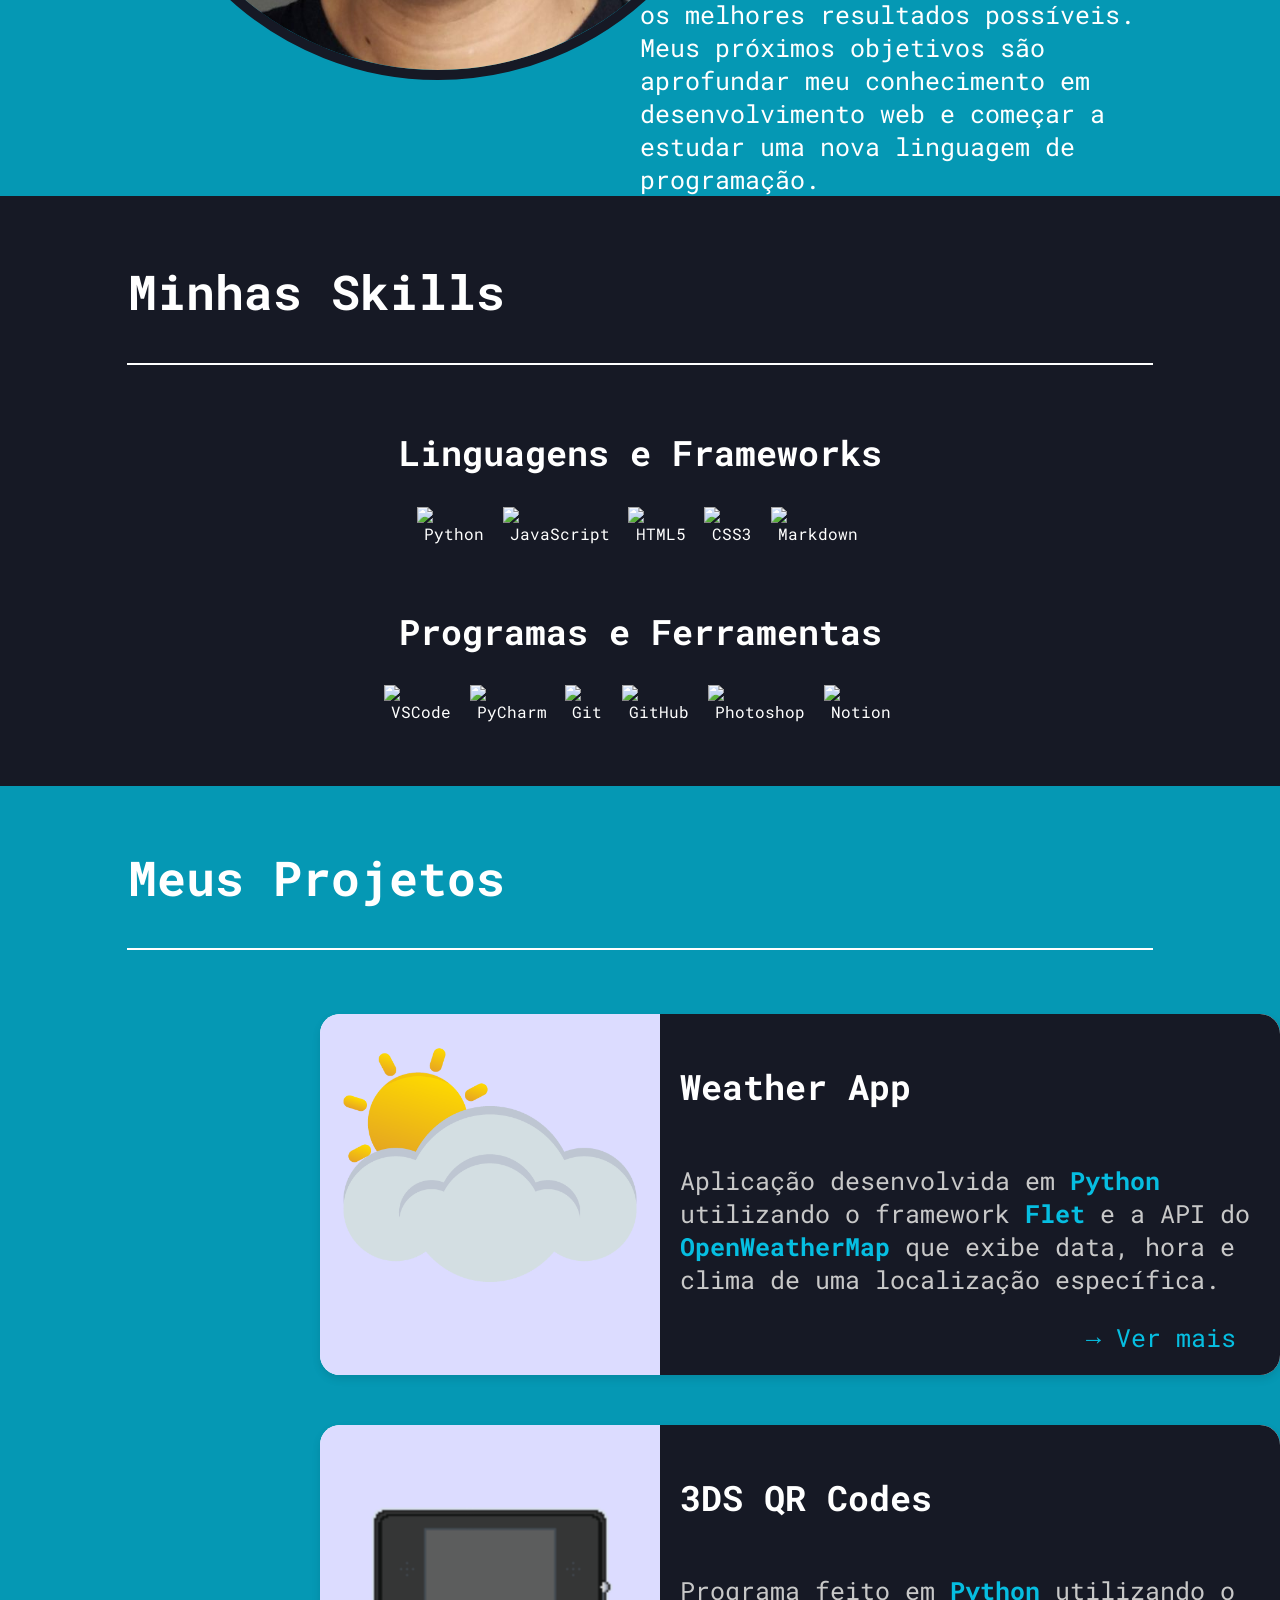
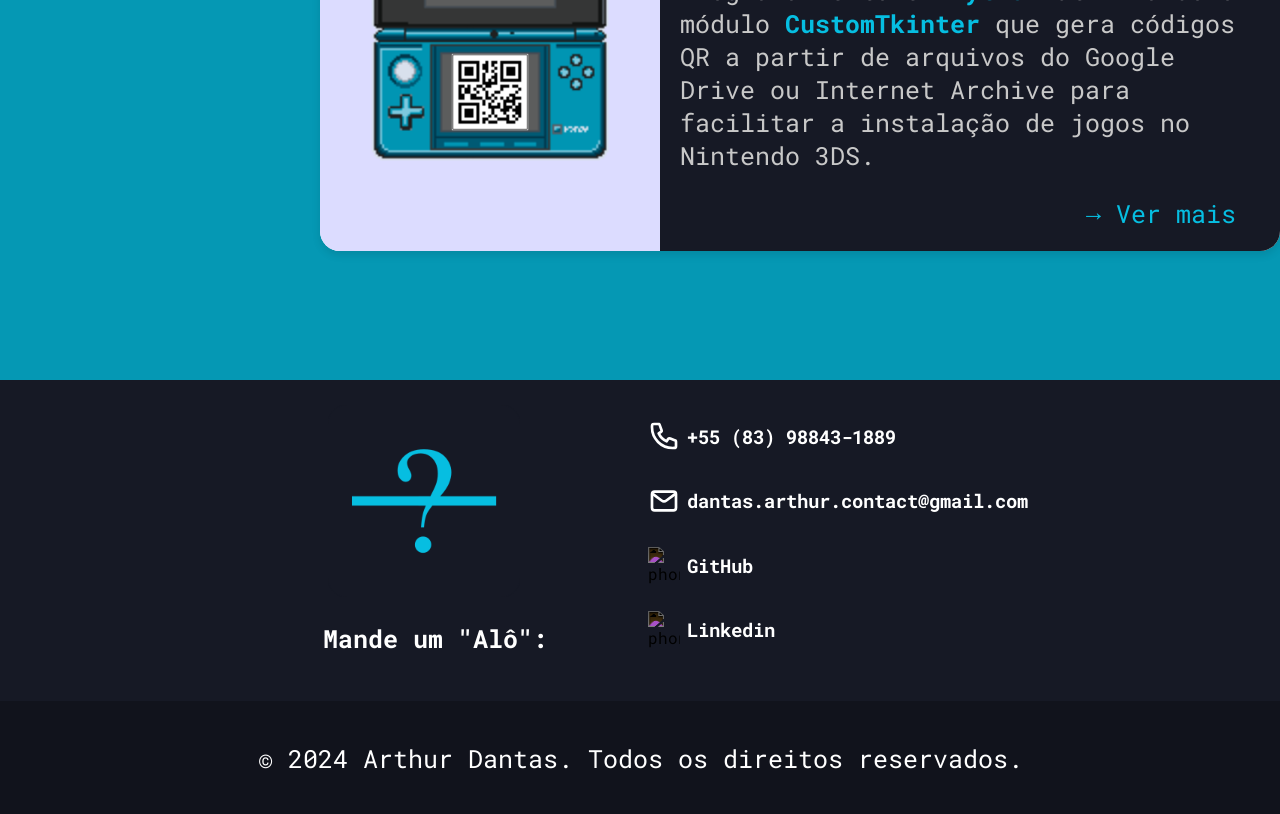
==== commit 89b36a20: "." ====
--- a/index.html
+++ b/index.html
@@ -24,24 +24,24 @@
                         <input type="checkbox" id="check">
                         <span class="menu-options">
                             <!-- Portuguese Buttons -->
-                             <div class="portuguese">
+                            <ul class="portuguese">
                                 <li><a class="topbuttons" href="#home-container">Home</a></li>
                                 <li><a class="topbuttons" href="#about-container">Sobre</a></li>
                                 <li><a class="topbuttons" href="#skills-container">Skills</a></li>
                                 <li><a class="topbuttons" href="#projects-container">Projetos</a></li>
                                 <li><a class="topbuttons" href="#contact-container">Contato</a></li>
-                             </div>
+                            </ul>
                             <!-- English Buttons -->
-                             <div class="english">
+                            <ul class="english">
                                 <li><a class="topbuttons" href="#home-container">Home</a></li>
                                 <li><a class="topbuttons" href="#about-container">About</a></li>
                                 <li><a class="topbuttons" href="#skills-container">Skills</a></li>
                                 <li><a class="topbuttons" href="#projects-container">Projects</a></li>
                                 <li><a class="topbuttons" href="#contact-container">Contact</a></li> 
-                             </div>
-                            <label for="check" class="close-menu"><img src="assets/SVG/site/close.svg" alt="close button" width="32px"></label>
+                            </ul>
+                            <label for="check" class="close-menu"><img class="menu-btn" src="assets/SVG/site/close.svg" alt="close button" width="32px"></label>
                         </span>
-                        <label for="check" class="open-menu"><img src="assets/SVG/site/menu.svg" alt="menu button" width="32px"></label>
+                        <label for="check" class="open-menu"><img class="menu-btn" src="assets/SVG/site/menu.svg" alt="menu button"></label>
                         <label class="lang-container" onclick="toggleLanguageMenu()">
                             <img class="lang" src="assets/SVG/site/language.svg" alt="select language" width="32px">
                             <div class="lang-menu" id="langMenu">
--- a/style.css
+++ b/style.css
@@ -98,7 +98,8 @@
     padding: 12px 20px;
 }
 
-.lang, #arrowDown {
+.lang {
+    width: 32px;
     cursor: pointer;
     transition: 0.15s ease-in-out;
 }
@@ -141,6 +142,10 @@
         transition: 0.15s ease-in-out;
         letter-spacing: 2px;
     }
+}
+
+.menu-btn {
+    width: 32px;
 }
 
 .open-menu, .close-menu {
@@ -584,10 +589,14 @@
     #site-logo {
         margin-left: 10%;
     }
+    .nav-bar {
+        height: 5%;
+    }
     .menu-options {
-        flex-direction: column;
+        display: grid;
+        grid-template-columns: 1fr 1fr;
         align-items: center;
-        justify-content: center;
+        text-align: center;
         margin: 0;
         width: 70%;
         height: 100%;
@@ -596,20 +605,37 @@
         right: -100%;
         z-index: 100;
         background-color: var(--color1);
-        transition: all 0.2s ease-in-out;
+        transition: all 0.15s ease-in-out;
         li {
-            margin-top: 40px;
-        }
+            margin: 15% 0% 10% 45%;
+       }
         li, a {
-            font-size: 30px;
+            font-size: 35px;
             padding: 10px;
+            text-align: center;
         }
     }
     .dm-container {
         margin-right: 20%;
     }
+    #dark-mode-button {
+        width: 45px;
+    }
+    .lang {
+        width: 45px;
+    }
     .lang-container {
         margin-left: 55%;
+    }
+    .lang-menu {
+        width: 20%;
+        height: 90%;
+        span {
+            font-size: 25px;
+        }
+    }
+    .menu-btn {
+        width: 45px;
     }
     .open-menu, .close-menu {
         display: block;
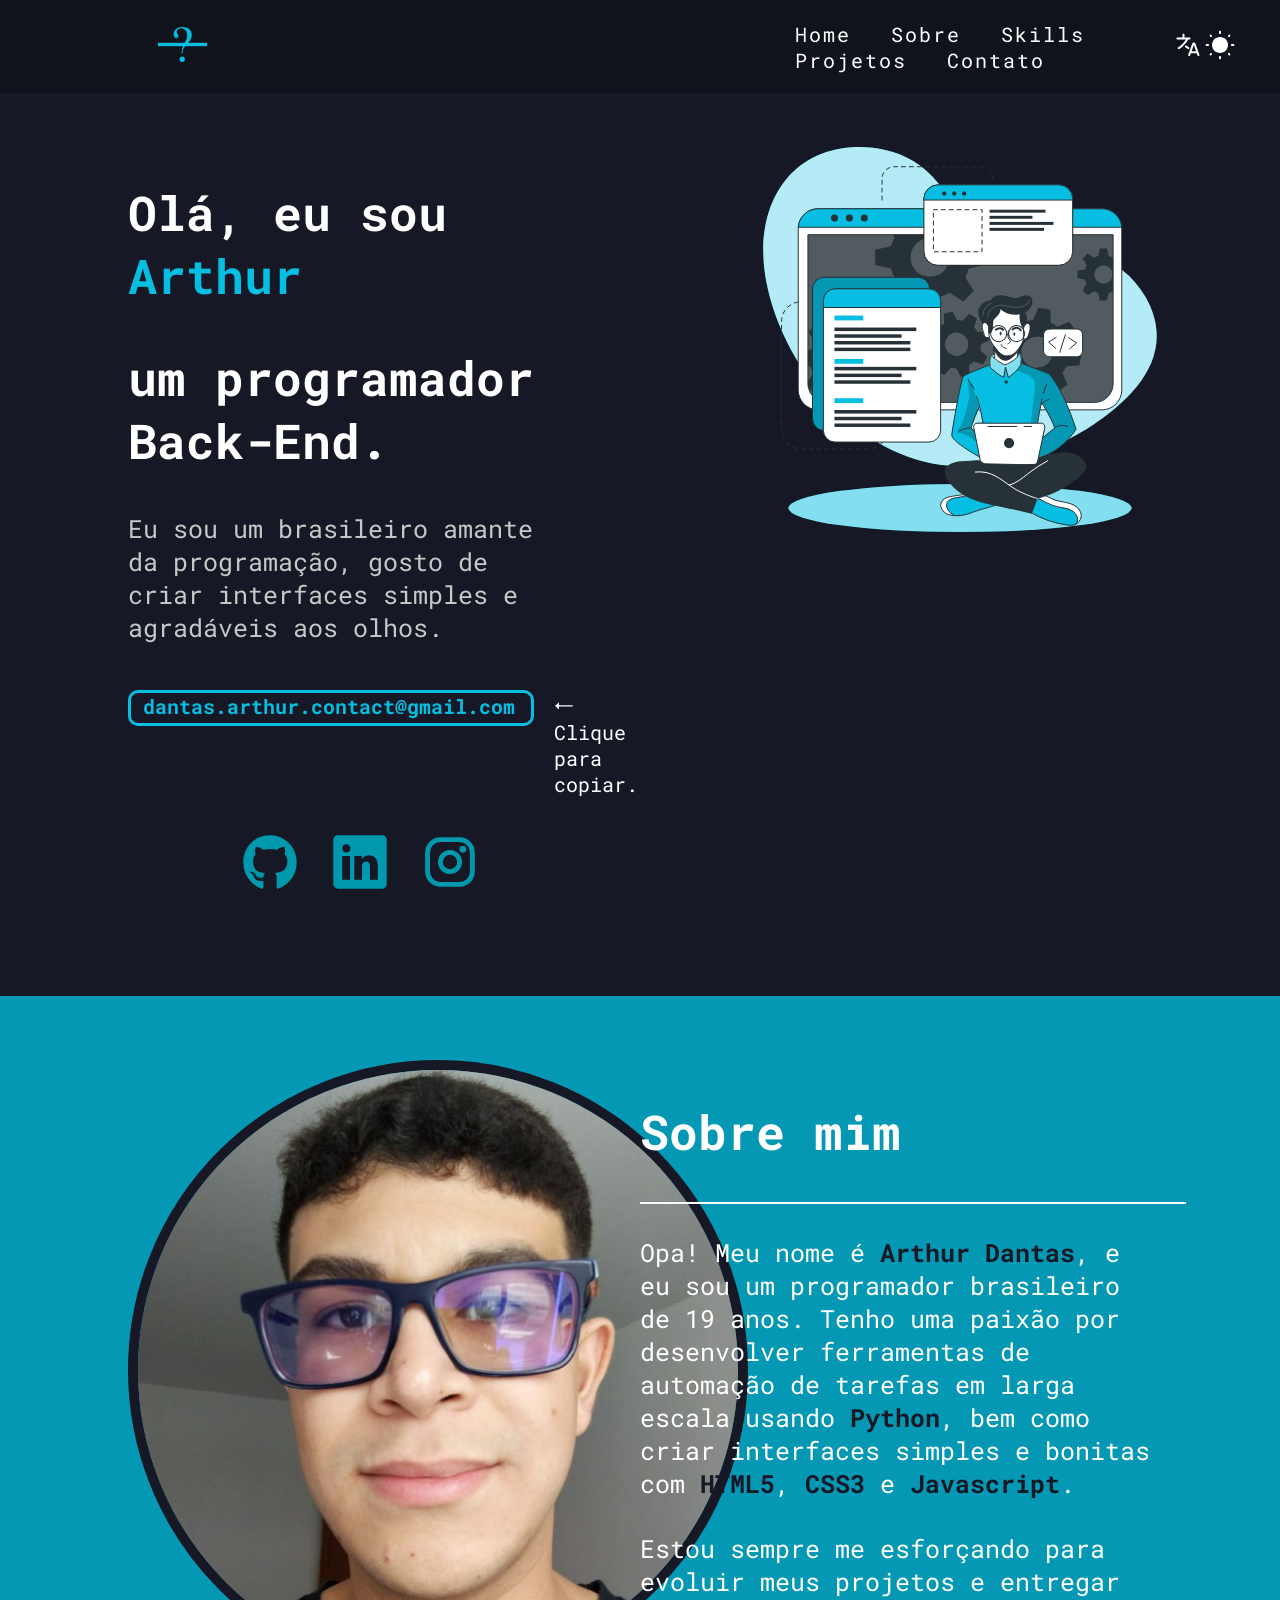
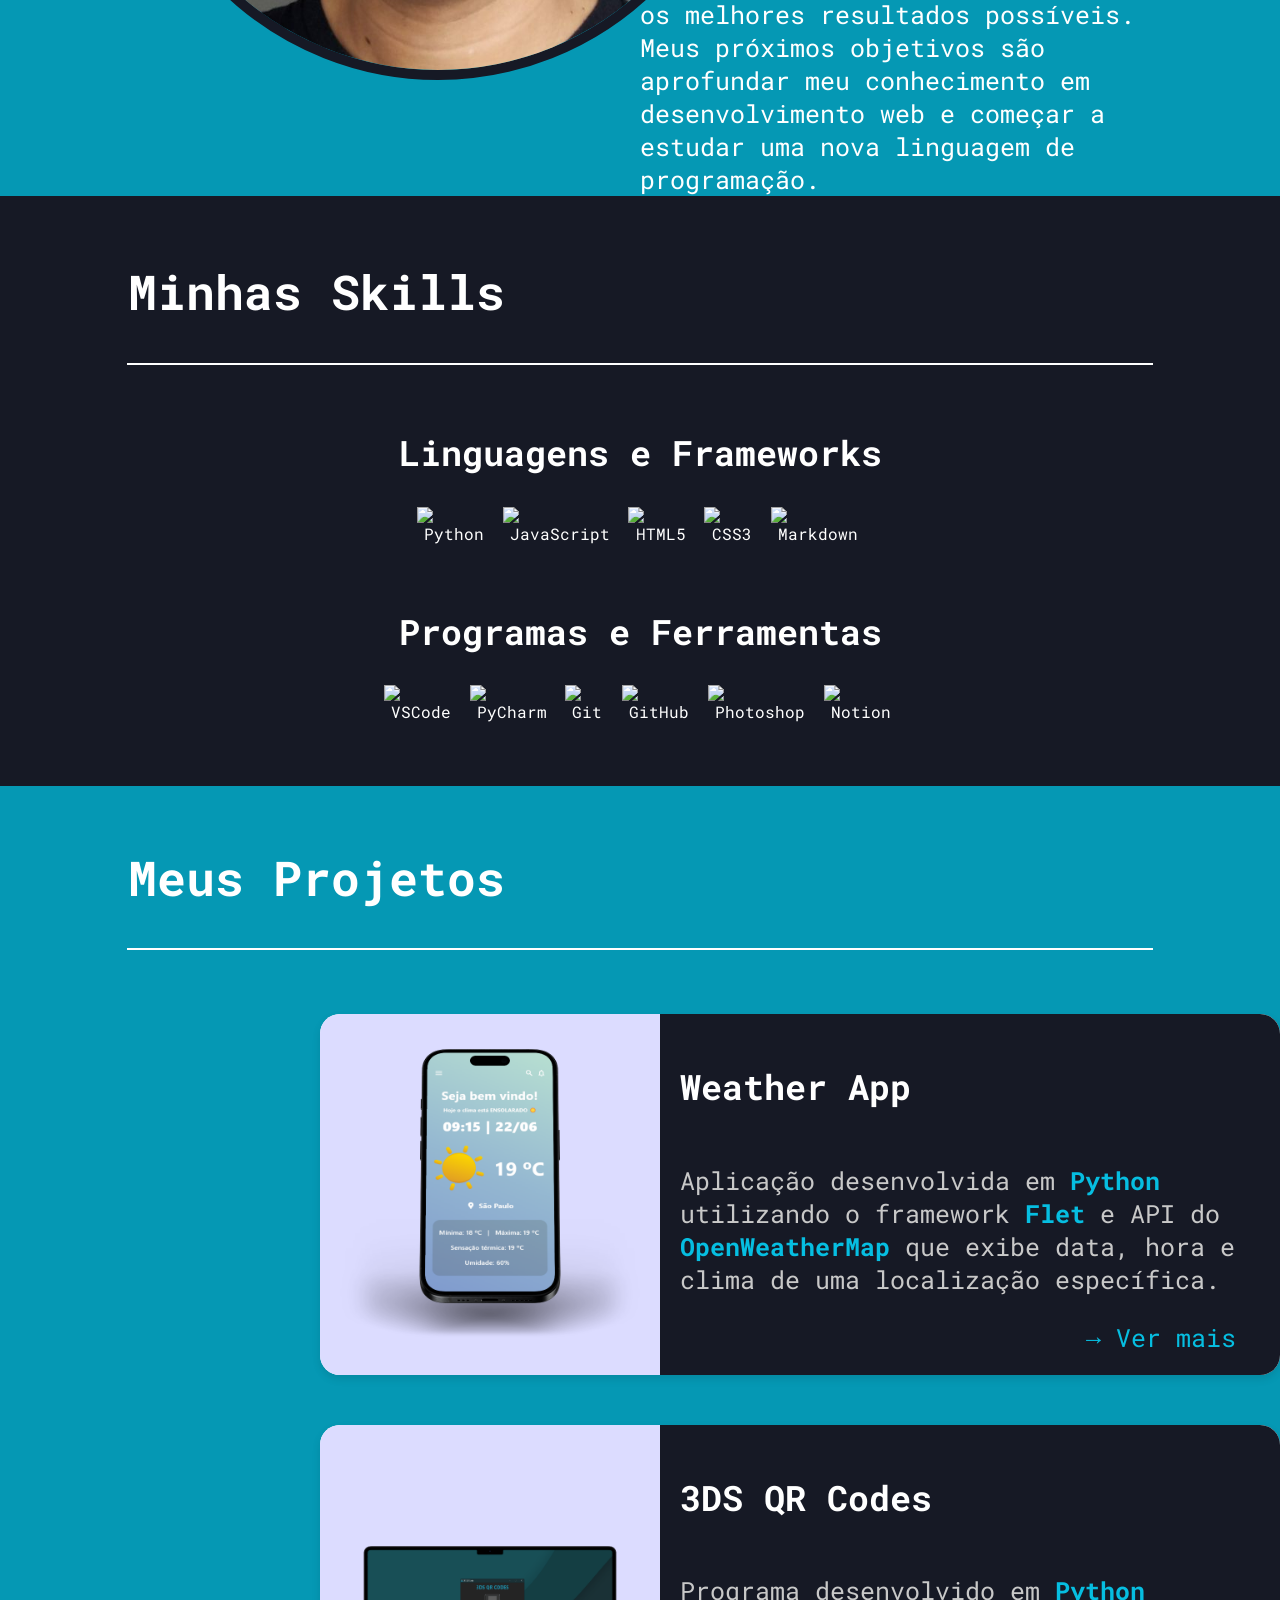
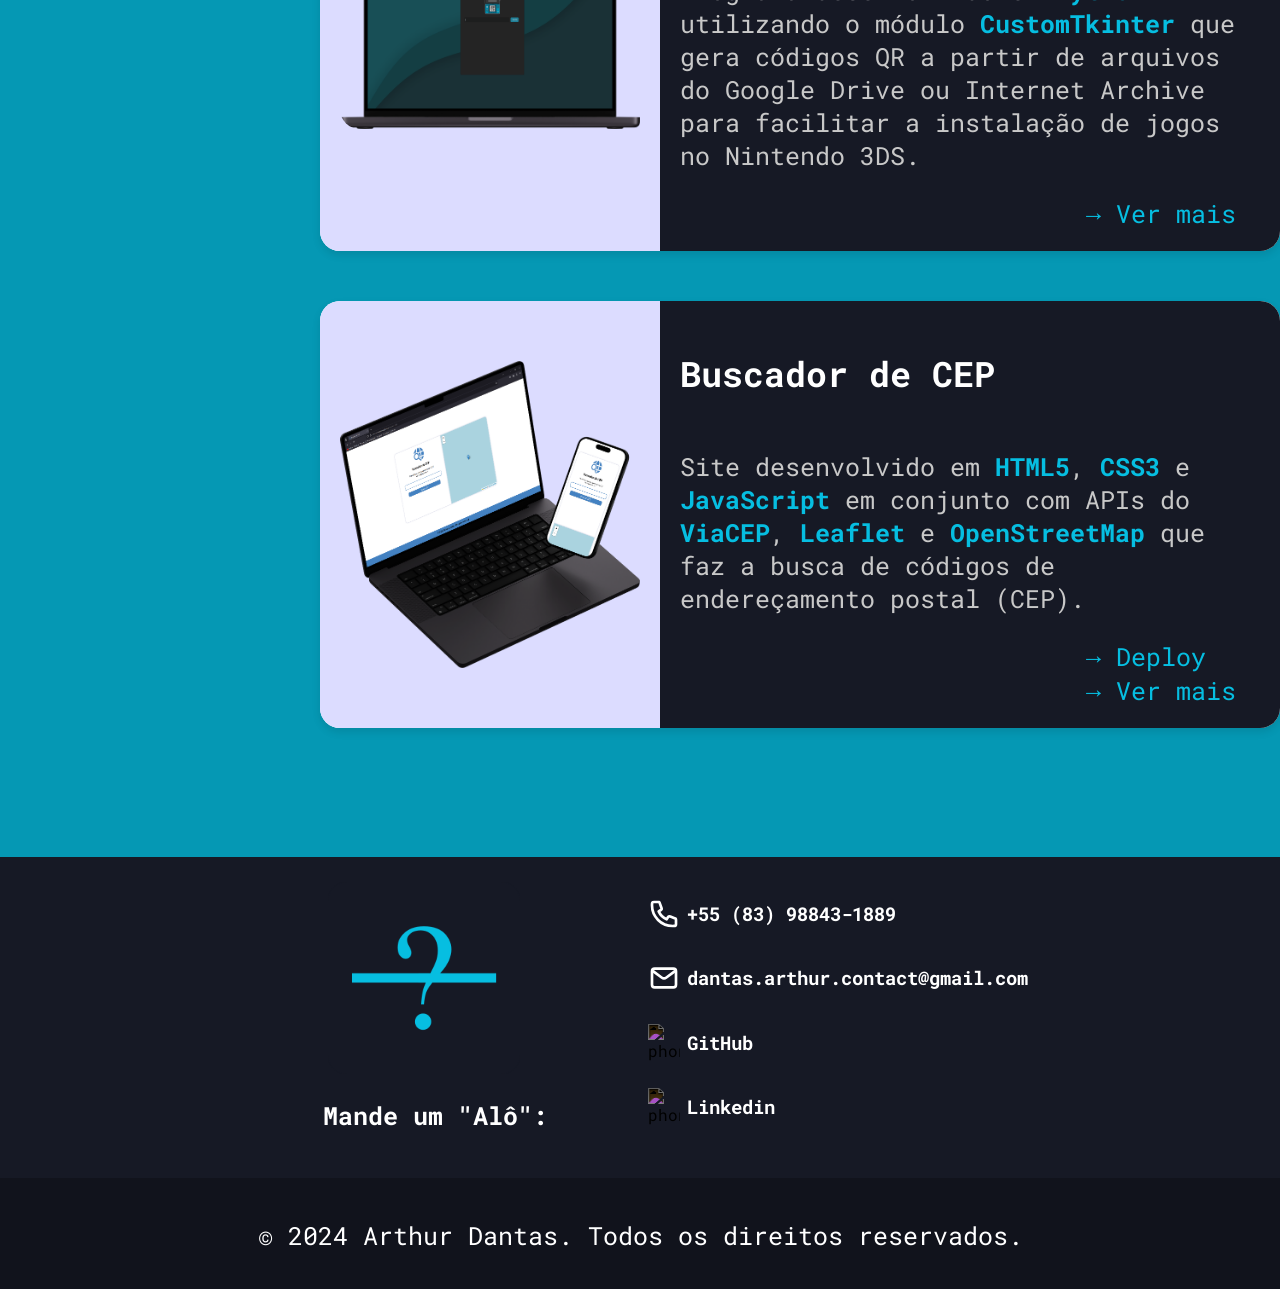
==== commit 0f975b2c: "New mockups added" ====
--- a/index.html
+++ b/index.html
@@ -12,10 +12,10 @@
     <title>Portfolio</title>
 </head>
 <body>
-    <!--Button to go back to the top-->
+    <!-- Button to go back to the top -->
     <button onclick="topFunction()" id="topbtn" title="Go to top"><img class="gotop" src="assets/SVG/site/arrow-top.svg" alt="arrow-up"></button>
     <main>
-        <!--Top navigator bar-->
+        <!-- Top navigator bar -->
         <section>
             <header>
                 <nav>
@@ -54,7 +54,7 @@
                 </nav>
             </header>
         </section>
-        <!--Home section with welcome text and social media-->
+        <!-- Home section with welcome text and social media -->
         <section>
             <div id="home-container">
                 <div class="text-container">
@@ -82,7 +82,7 @@
                 </div>
             </div>
         </section>
-        <!--About section with personal data about me-->
+        <!-- About section with personal data about me -->
         <section>
             <div id="about-container">
                 <div class="about-image">
@@ -101,7 +101,7 @@
                 </div>
             </div>
         </section>
-        <!--Skills container with languages, frameworks and tools-->
+        <!-- Skills container with languages, frameworks and tools -->
         <section>
             <div id="skills-container">
                 <h1 class="portuguese">Minhas Skills</h1>
@@ -161,7 +161,7 @@
                 </div>
             </div>
         </section>
-        <!--Projects section with some of my projects-->
+        <!-- Projects section with some of my projects -->
         <section>
             <div id="projects-container">
                 <h1 class="portuguese">Meus Projetos</h1>
@@ -170,12 +170,12 @@
                 <div class="projects">
                     <div class="card">
                         <div class="card-project">
-                            <img class="card-image" src="assets/projects/weather.png" width="300px" alt="weather-app">
+                            <img class="card-image" src="assets/mockups/weather-mockup.png" width="300px" alt="weather-app">
                         </div>
                         <div class="card-data">
                             <h2>Weather App</h2>    
                             <!-- Portuguese Text -->
-                            <p class="card-text portuguese">Aplicação desenvolvida em <mark class="cyan">Python</mark> utilizando o framework <mark class="cyan">Flet</mark> e a API do <mark class="cyan">OpenWeatherMap</mark> que exibe data, hora e clima de uma localização específica.</p>
+                            <p class="card-text portuguese">Aplicação desenvolvida em <mark class="cyan">Python</mark> utilizando o framework <mark class="cyan">Flet</mark> e API do <mark class="cyan">OpenWeatherMap</mark> que exibe data, hora e clima de uma localização específica.</p>
                             <a class="card-repo portuguese" href="https://github.com/LonelyALpHaz/weather-app" target="_blank">→ Ver mais</a>
                             <!-- English text-->
                             <p class="card-text english">Application developed in <mark class="cyan">Python</mark> using the <mark class="cyan">Flet</mark> framework and <mark class="cyan">OpenWeatherMap API</mark> that displays date, time and weather of a specific location.</p>
@@ -184,22 +184,38 @@
                     </div>
                     <div class="card">
                         <div class="card-project">
-                            <img class="card-image" src="assets/projects/qrcode.png" alt="qr-code-generator" width="300px">
+                            <img class="card-image" src="assets/mockups/qr-code-mockup.png" alt="qr-code-generator" width="300px">
                         </div>
                         <div class="card-data">
                             <h2>3DS QR Codes</h2>
                             <!-- Portuguese text -->
-                            <p class="card-text portuguese">Programa feito em <mark class="cyan">Python</mark> utilizando o módulo <mark class="cyan">CustomTkinter</mark> que gera códigos QR a partir de arquivos do Google Drive ou Internet Archive para facilitar a instalação de jogos no Nintendo 3DS.</p>
+                            <p class="card-text portuguese">Programa desenvolvido em <mark class="cyan">Python</mark> utilizando o módulo <mark class="cyan">CustomTkinter</mark> que gera códigos QR a partir de arquivos do Google Drive ou Internet Archive para facilitar a instalação de jogos no Nintendo 3DS.</p>
                             <a class="card-repo portuguese" href="https://github.com/LonelyALpHaz/3ds-qrcode-generator" target="_blank">→ Ver mais</a>
                             <!-- English text -->
                             <p class="card-text english">Program made in <mark class="cyan">Python</mark> using the <mark class="cyan">CustomTkinter</mark> module that generates QR codes from Google Drive or Internet Archive files to facilitate the installation of games on the Nintendo 3DS.</p>
                             <a class="card-repo english" href="https://github.com/LonelyALpHaz/3ds-qrcode-generator" target="_blank">→ See more</a>
                         </div>
                     </div>
-                </div>
-            </div>
-        </section>
-        <!--Contact section with social media-->
+                    <div class="card">
+                        <div class="card-project">
+                            <img src="assets/mockups/cep-mockup.png" alt="site-buscador-de-cep" width="300px">
+                        </div>
+                        <div class="card-data">
+                            <h2>Buscador de CEP</h2>
+                            <!-- Portuguese text -->
+                            <p class="card-text portuguese">Site desenvolvido em <mark class="cyan">HTML5</mark>, <mark class="cyan">CSS3</mark> e <mark class="cyan">JavaScript</mark> em conjunto com APIs do <mark class="cyan">ViaCEP</mark>, <mark class="cyan">Leaflet</mark> e <mark class="cyan">OpenStreetMap</mark> que faz a busca de códigos de endereçamento postal (CEP).</p>
+                            <a class="card-repo portuguese" href="https://lonelyalphaz.github.io/buscador-CEP/" target="_blank">→ Deploy</a>
+                            <a class="card-repo portuguese" href="https://github.com/LonelyALpHaz/buscador-CEP" target="_blank">→ Ver mais</a>
+                            <!-- English text -->
+                            <p class="card-text english">Site developed in <mark class="cyan">HTML5</mark>, <mark class="cyan">CSS3</mark>, and <mark class="cyan">JavaScript</mark> in conjunction with APIs from <mark class="cyan">ViaCEP</mark>, <mark class="cyan">Leaflet</mark>, and <mark class="cyan">OpenStreetMap</mark> that performs postal code (CEP) searches.</p>
+                            <a class="card-repo english" href="https://lonelyalphaz.github.io/buscador-CEP/" target="_blank">→ Deploy</a>
+                            <a class="card-repo english" href="https://github.com/LonelyALpHaz/buscador-CEP" target="_blank">→ See more</a>
+                        </div>
+                    </div>
+                </div>
+            </div>
+        </section>
+        <!-- Contact section with social media -->
         <section>
             <div id="contact-container">
                 <div class="info">
@@ -230,7 +246,7 @@
             </div>
         </section>
     </main>
-    <!--Footer with copyright-->
+    <!-- Footer with copyright -->
     <footer>
         <p class="english footer-copy">&copy; 2024 Arthur Dantas. All rights reserved.</p>
         <p class="portuguese footer-copy" >&copy; 2024 Arthur Dantas. Todos os direitos reservados.</p>
--- a/style.css
+++ b/style.css
@@ -1,6 +1,11 @@
 /* style.css */
 
 /* Body, headers, button and other elements */
+
+::selection {
+    background-color: var(--color3);
+    color: white;
+}
 
 html {
     scroll-behavior: smooth;
@@ -11,16 +16,17 @@
 }
 
 body {
-    background-color: #161925;
-    font-family: "Roboto Mono", monospace;
-    color: white;
-    margin: 0;
-    padding: 0;
     --color1: #11131c;
     --color2: #161925;
     --color3: #06BEE1;
     --color4: #e1e1e1;
     --color5: #F8F1FF;
+    background-color: var(--color2);
+    font-family: "Roboto Mono", monospace;
+    color: white;
+    margin: 0;
+    padding: 0;
+    
 }
 
 footer {
@@ -64,13 +70,13 @@
     width: 100%;
 }
 
-/* Second language hide*/
+/* Second language hide */
 
 .english {
     display: none;
 }
 
-/* Top menu navigator bar, go to top button and dark mode*/
+/* Top menu navigator bar, go to top button and dark mode */
 
 .gotop {
     width: 64px;
@@ -244,9 +250,21 @@
     .open-menu, .close-menu {
         filter: invert();
     }
+    .card-data {
+        background-color: var(--color5);
+        h2 {
+            color: var(--color2);
+        }
+        p {
+            color: var(--color2);
+        }
+    }
     .card-text {
         color: rgb(200, 200, 200);
     }
+    .card-project {
+        background-color: var(--color4);
+    }
     .contact-text{
         color: var(--color2);
     }
@@ -258,7 +276,7 @@
     }
 }
 
-/* Home container and it's elements*/
+/* Home container and it's elements */
 
 #home-container {
     display: grid;
@@ -332,7 +350,7 @@
     filter: invert(60%) sepia(50%) saturate(6100%) hue-rotate(165deg) brightness(100%) contrast(100%);
 }
 
-/* About container and it's elements*/
+/* About container and it's elements */
 
 #about-container {
     background-color: #0598b4;
@@ -371,7 +389,7 @@
     margin: 5% 20% 0% 0%;
 }
 
-/* Skills container and it's elements*/
+/* Skills container and it's elements */
 
 #skills-container {
     margin: 5% 0% 5%;
@@ -423,7 +441,7 @@
     opacity: 1;
 }
 
-/* Projects container and it's elements*/
+/* Projects container and it's elements */
 
 #projects-container {
     background-color: #0598b4;
@@ -477,7 +495,7 @@
 }
 
 .card-text {
-    max-width: 6000px;
+    max-width: 600px;
 }
 
 .card-repo {
@@ -498,7 +516,7 @@
     border-bottom-left-radius: 20px;
 }
 
-/* Contact container and it's elements*/
+/* Contact container and it's elements */
 
 #contact-container {
     display: flex;
@@ -590,7 +608,7 @@
         margin-left: 10%;
     }
     .nav-bar {
-        height: 5%;
+        height: 6%;
     }
     .menu-options {
         display: grid;
@@ -607,7 +625,7 @@
         background-color: var(--color1);
         transition: all 0.15s ease-in-out;
         li {
-            margin: 15% 0% 10% 45%;
+            margin: 15% 0% 10% 40%;
        }
         li, a {
             font-size: 35px;
@@ -616,7 +634,7 @@
         }
     }
     .dm-container {
-        margin-right: 20%;
+        margin: 0% 21% 0% 0%;
     }
     #dark-mode-button {
         width: 45px;
@@ -625,7 +643,7 @@
         width: 45px;
     }
     .lang-container {
-        margin-left: 55%;
+        margin-left: 50%;
     }
     .lang-menu {
         width: 20%;
@@ -648,24 +666,23 @@
     }
     #check:checked ~ .menu-options {right: 0;}
 
-    /* Home container and it's elements*/
+    /* Home container and it's elements */
 
     .gotop {
         display: none;
     }
     #home-container {
         display: block;
-        margin: 35% 5% 5% 5%;
+        margin: 45% 5% 5% 5%;
         width: 160%;
         text-align: center;
         p {
-            max-width: 80%;
-            margin-left: 7%;
-            font-size: 20px;
+            max-width: 100%;
+            font-size: 1.2rem;
         }
     }
     .text-container {
-        margin-left: 8%;
+        margin-left: 6%;
         max-width: 100%;
     }
     .image-container {
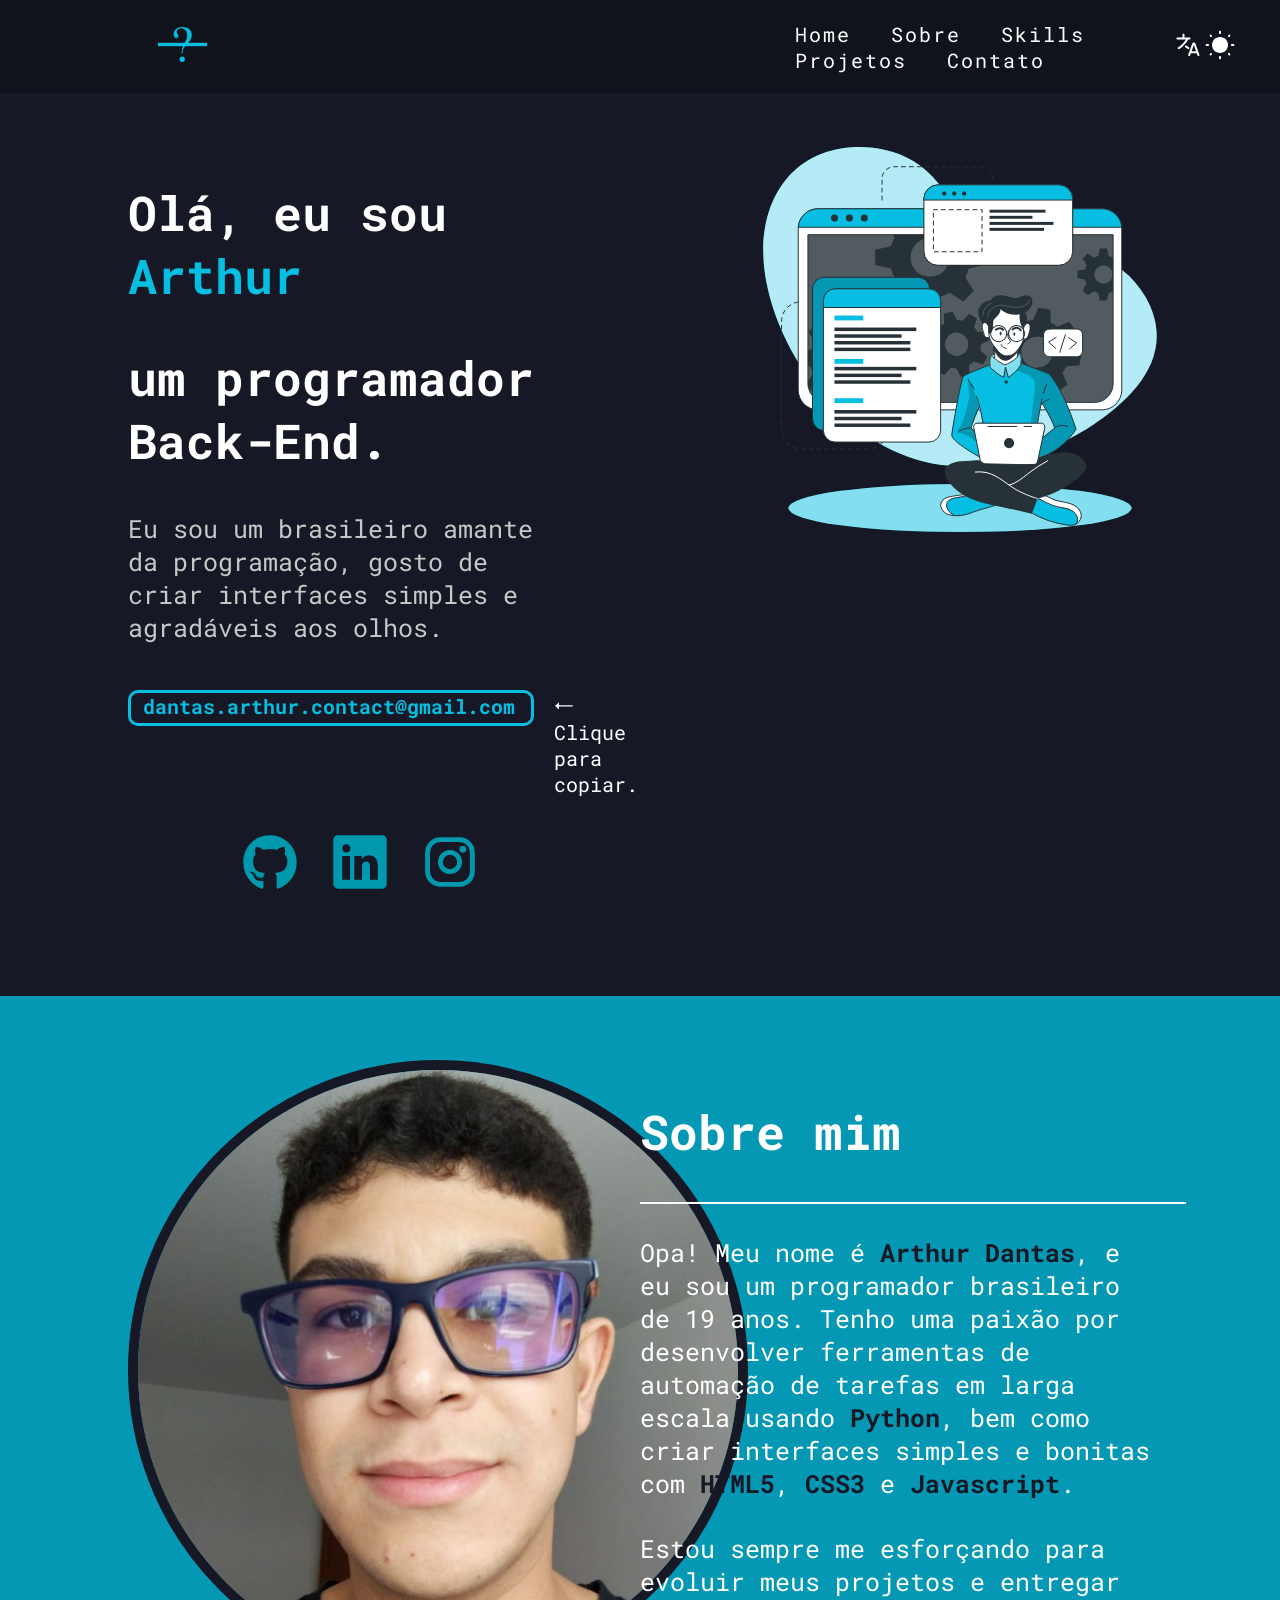
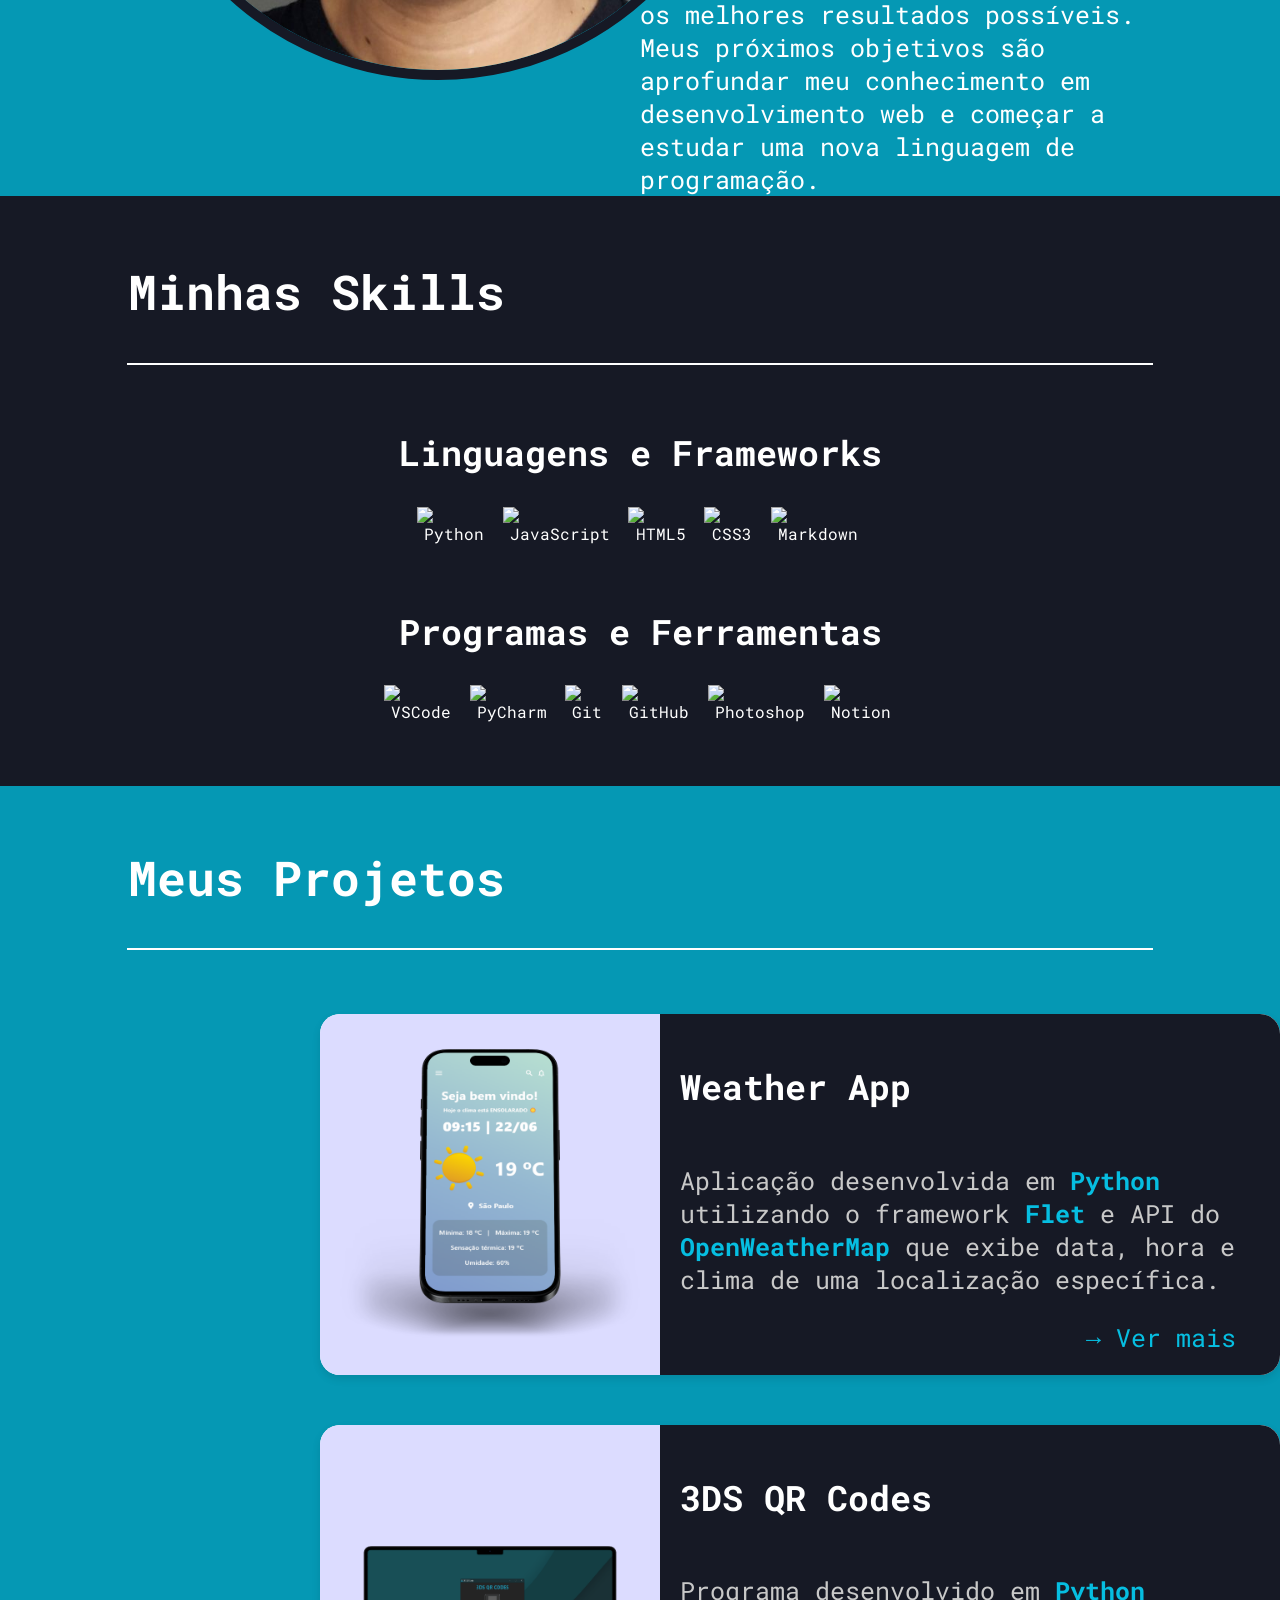
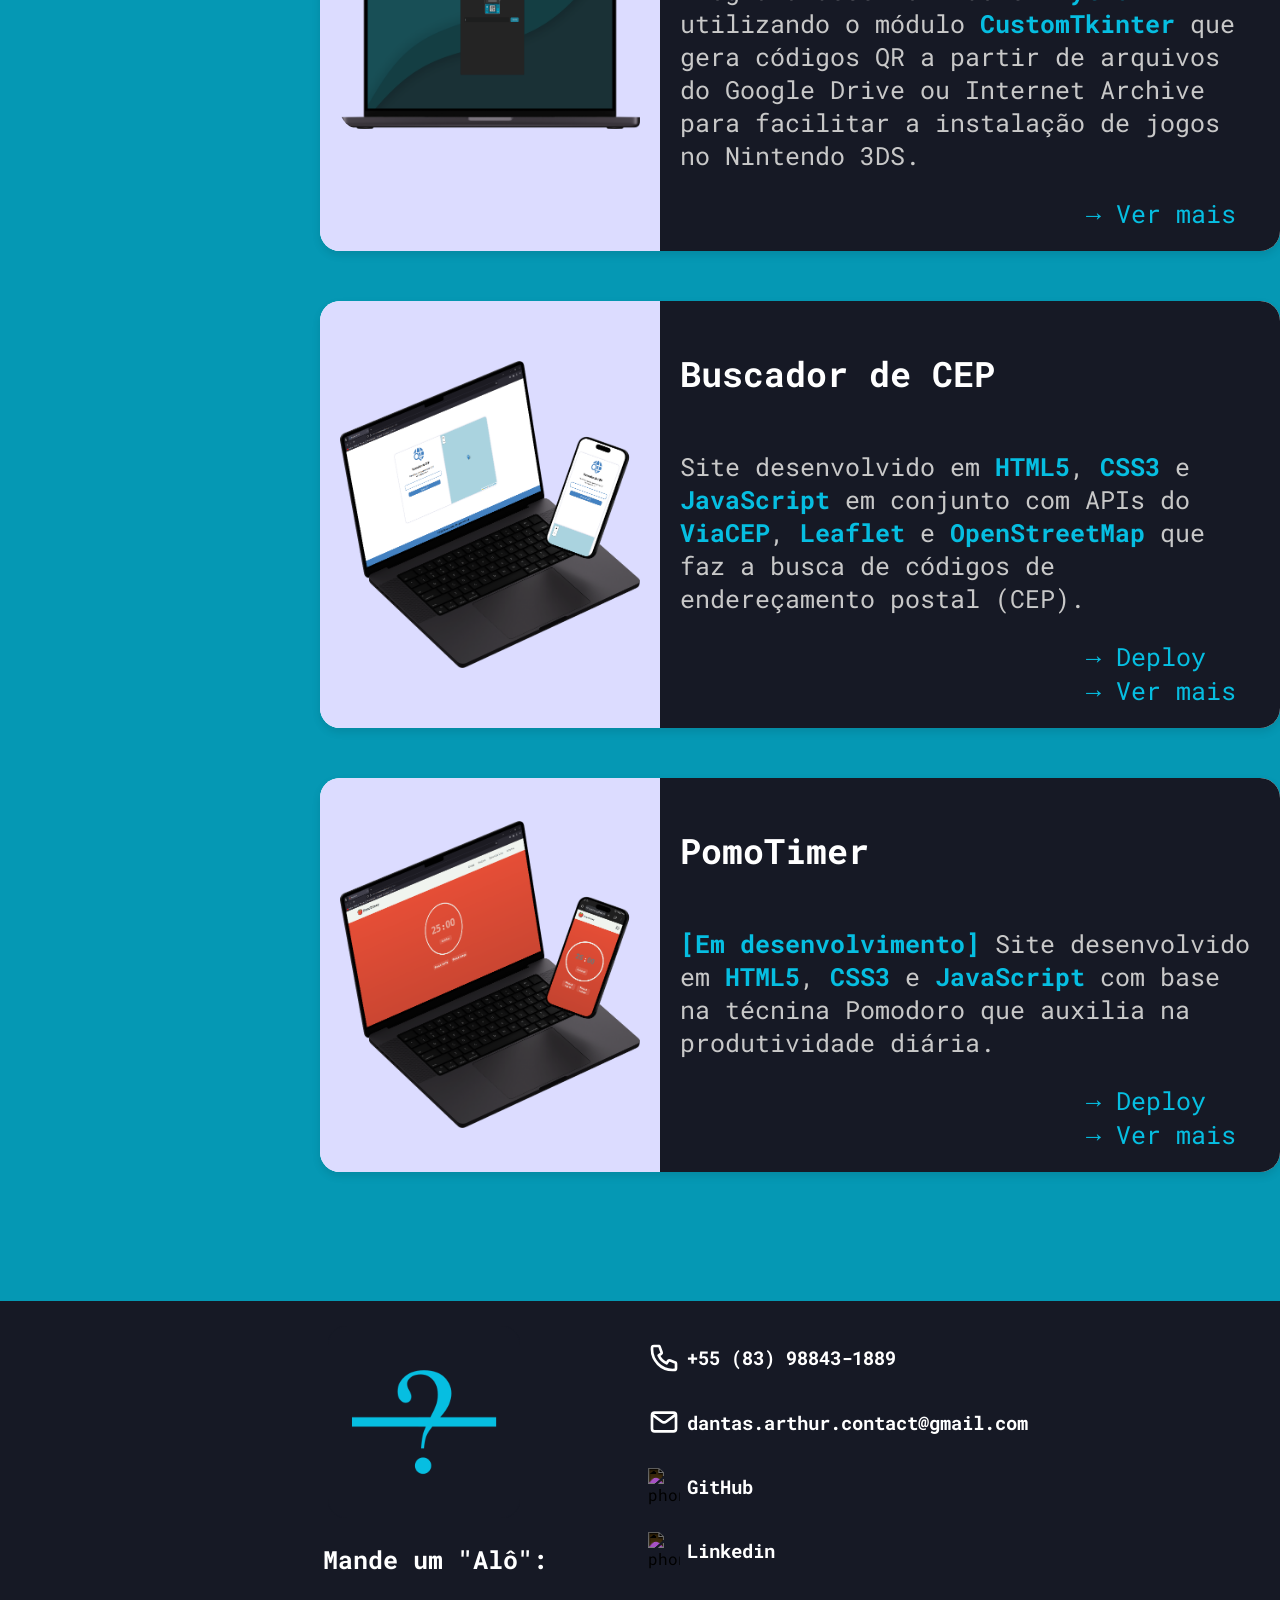
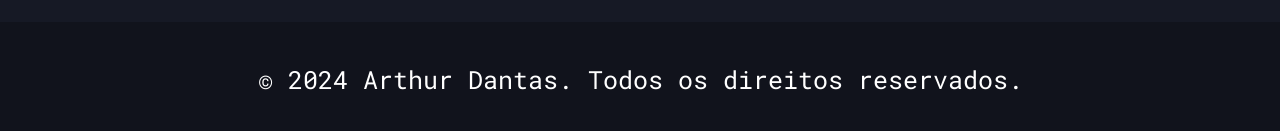
==== commit afe7af28: "." ====
--- a/index.html
+++ b/index.html
@@ -212,6 +212,22 @@
                             <a class="card-repo english" href="https://github.com/LonelyALpHaz/buscador-CEP" target="_blank">→ See more</a>
                         </div>
                     </div>
+                    <div class="card">
+                        <div class="card-project">
+                            <img src="assets/mockups/pomotimer-mockup.png" alt="site-buscador-de-cep" width="300px">
+                        </div>
+                        <div class="card-data">
+                            <h2>PomoTimer</h2>
+                            <!-- Portuguese text -->
+                            <p class="card-text portuguese"><mark class="cyan">[Em desenvolvimento]</mark> Site desenvolvido em <mark class="cyan">HTML5</mark>, <mark class="cyan">CSS3</mark> e <mark class="cyan">JavaScript</mark> com base na técnina Pomodoro que auxilia na produtividade diária.</p>
+                            <a class="card-repo portuguese" href="https://lonelyalphaz.github.io/PomoTimer/" target="_blank">→ Deploy</a>
+                            <a class="card-repo portuguese" href="https://github.com/LonelyALpHaz/PomoTimer" target="_blank">→ Ver mais</a>
+                            <!-- English text -->
+                            <p class="card-text english"><mark class="cyan">[Under development]</mark> Website developed in <mark class="cyan">HTML5</mark>, <mark class="cyan">CSS3</mark>, and <mark class="cyan">JavaScript</mark> based on the Pomodoro technique, which aids in daily productivity.</p>
+                            <a class="card-repo english" href="https://lonelyalphaz.github.io/PomoTimer/" target="_blank">→ Deploy</a>
+                            <a class="card-repo english" href="https://github.com/LonelyALpHaz/PomoTimer" target="_blank">→ See more</a>
+                        </div>
+                    </div>
                 </div>
             </div>
         </section>
--- a/style.css
+++ b/style.css
@@ -229,6 +229,11 @@
         background: none;
         filter: invert() contrast(50%);
     }
+    #email:hover {
+        filter: contrast(70%);
+        background-color: var(--color2);
+        border-color: var(--color2);
+    }
     #menubtn {
         filter: invert();
     }
@@ -240,6 +245,9 @@
         span {
             color: var(--color2);
         }
+    }
+    .social-media:hover {
+        filter: invert() contrast(70%);
     }
     .lang-option:hover {
         text-decoration: underline var(--color1);
@@ -308,11 +316,8 @@
 }
 
 #email:hover {
-    background-color: var(--color3);
-    mark {
-        color: white;
-        font-weight: normal;
-    }
+    background-color: var(--color4);
+    border-color: var(--color4);
 }
 
 #copy-email {
@@ -348,6 +353,10 @@
 
 .social-media {
     filter: invert(60%) sepia(50%) saturate(6100%) hue-rotate(165deg) brightness(100%) contrast(100%);
+}
+
+.social-media:hover {
+    filter: grayscale(100%) brightness(100%);
 }
 
 /* About container and it's elements */
@@ -626,7 +635,7 @@
         transition: all 0.15s ease-in-out;
         li {
             margin: 15% 0% 10% 40%;
-       }
+        }
         li, a {
             font-size: 35px;
             padding: 10px;
@@ -657,7 +666,7 @@
     }
     .open-menu, .close-menu {
         display: block;
-        }
+    }
     .open-menu {
         margin-right: 10%;
     }
@@ -694,7 +703,7 @@
         margin-bottom: 5%;
     }
     #email {
-        margin-left: 14%;
+        margin-left: 15%;
     }
     #copy-email {
         display: none;
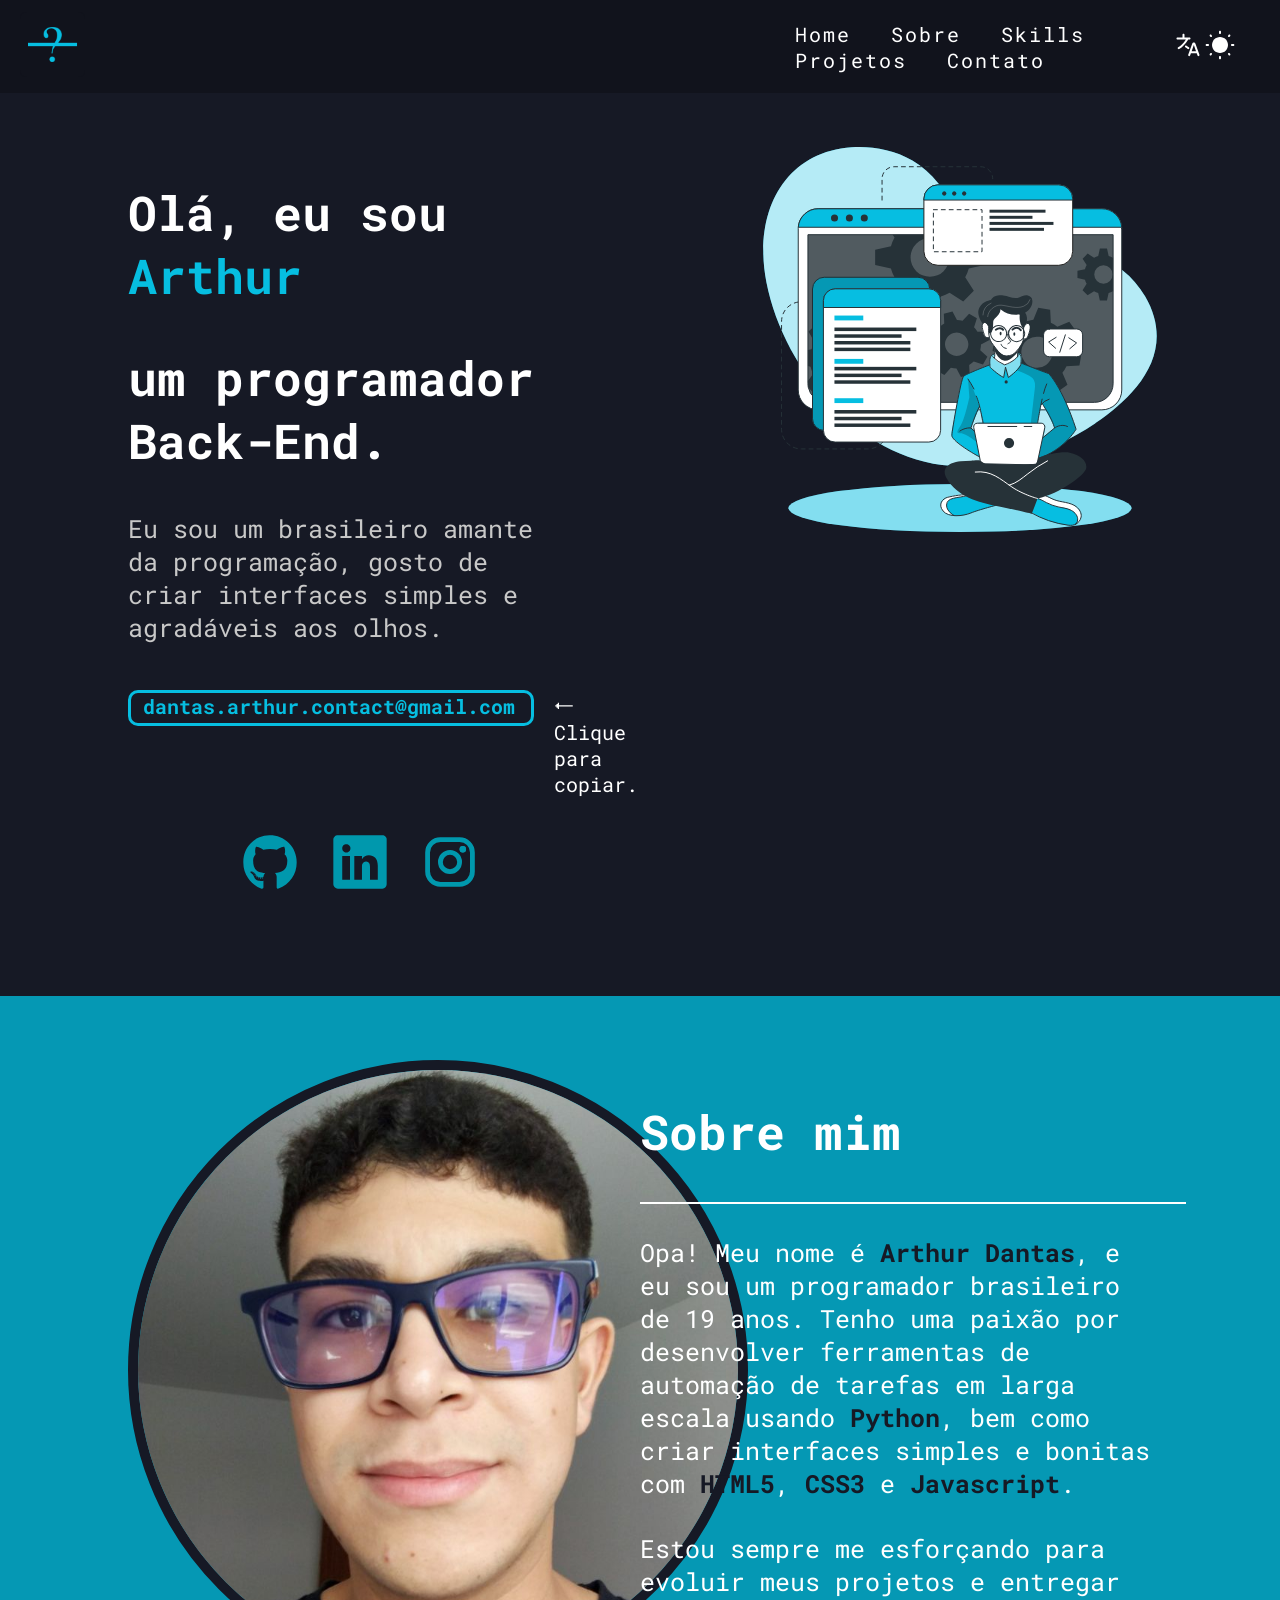
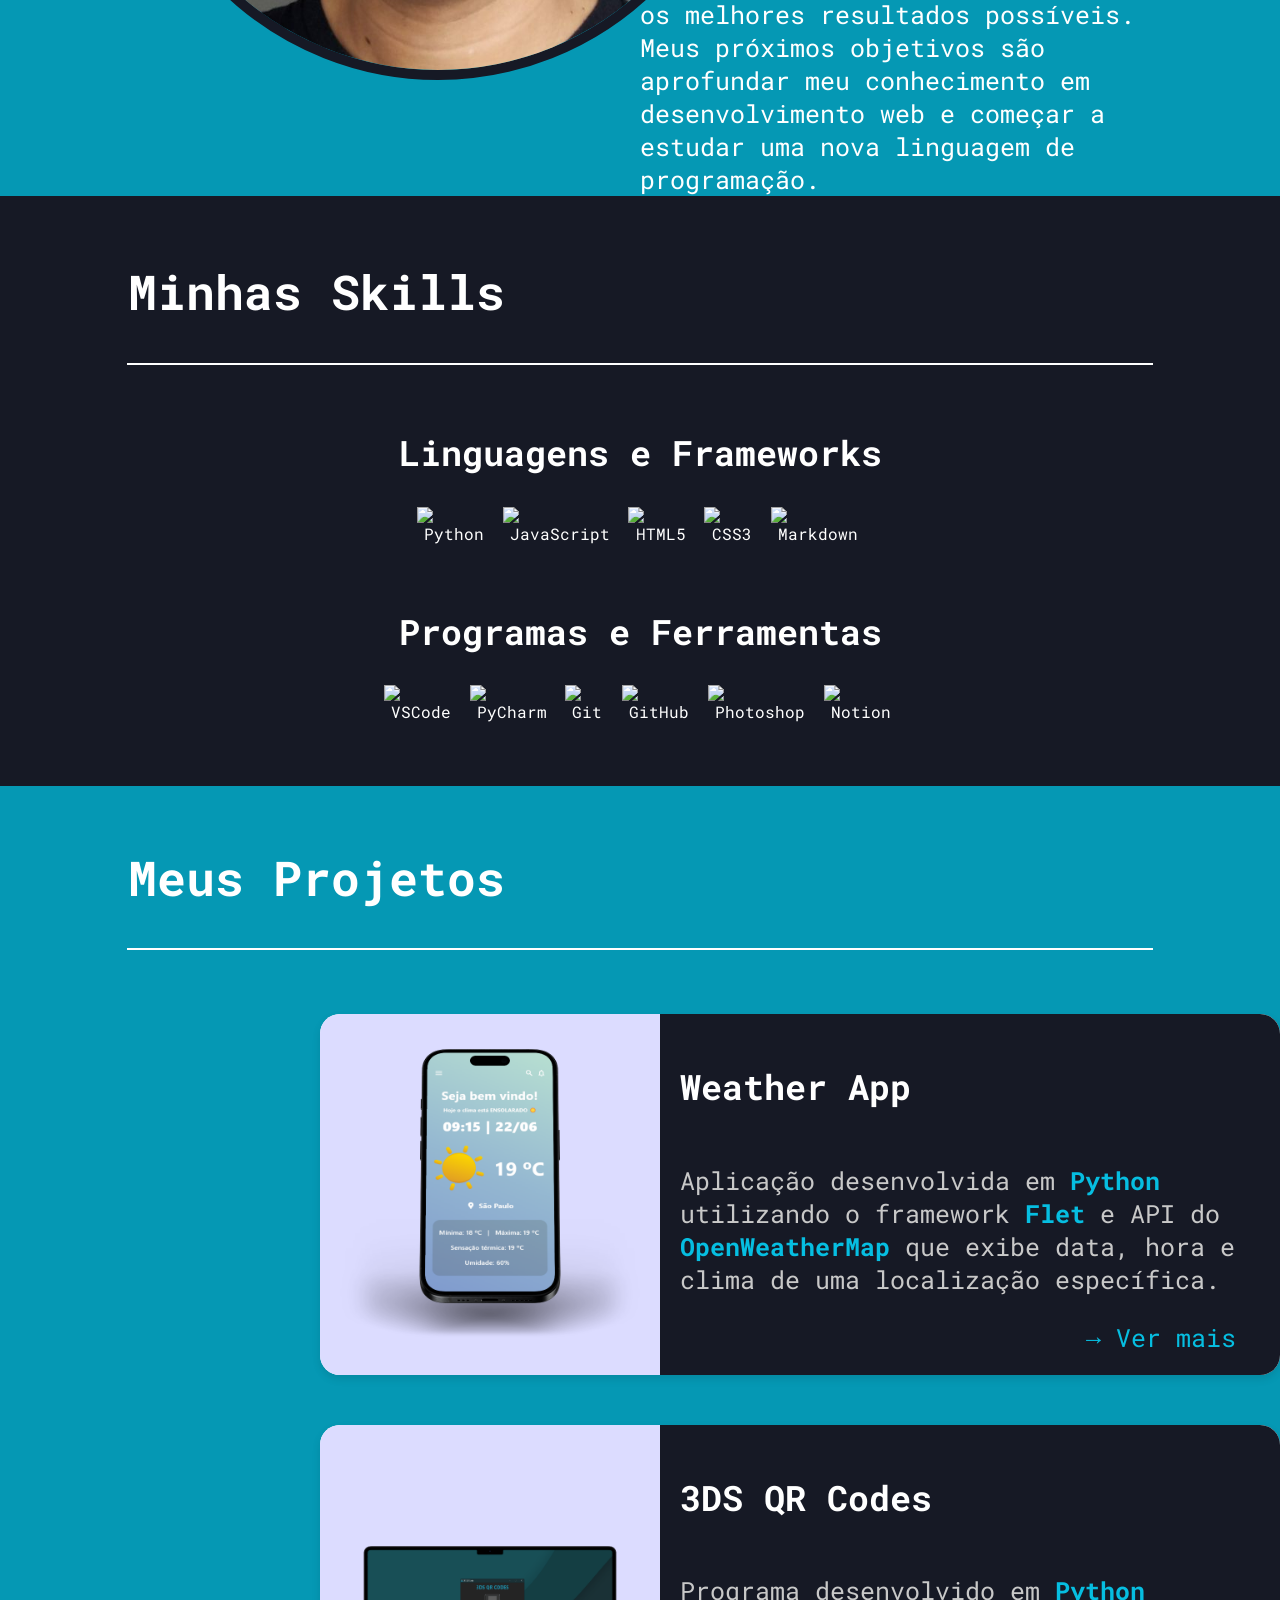
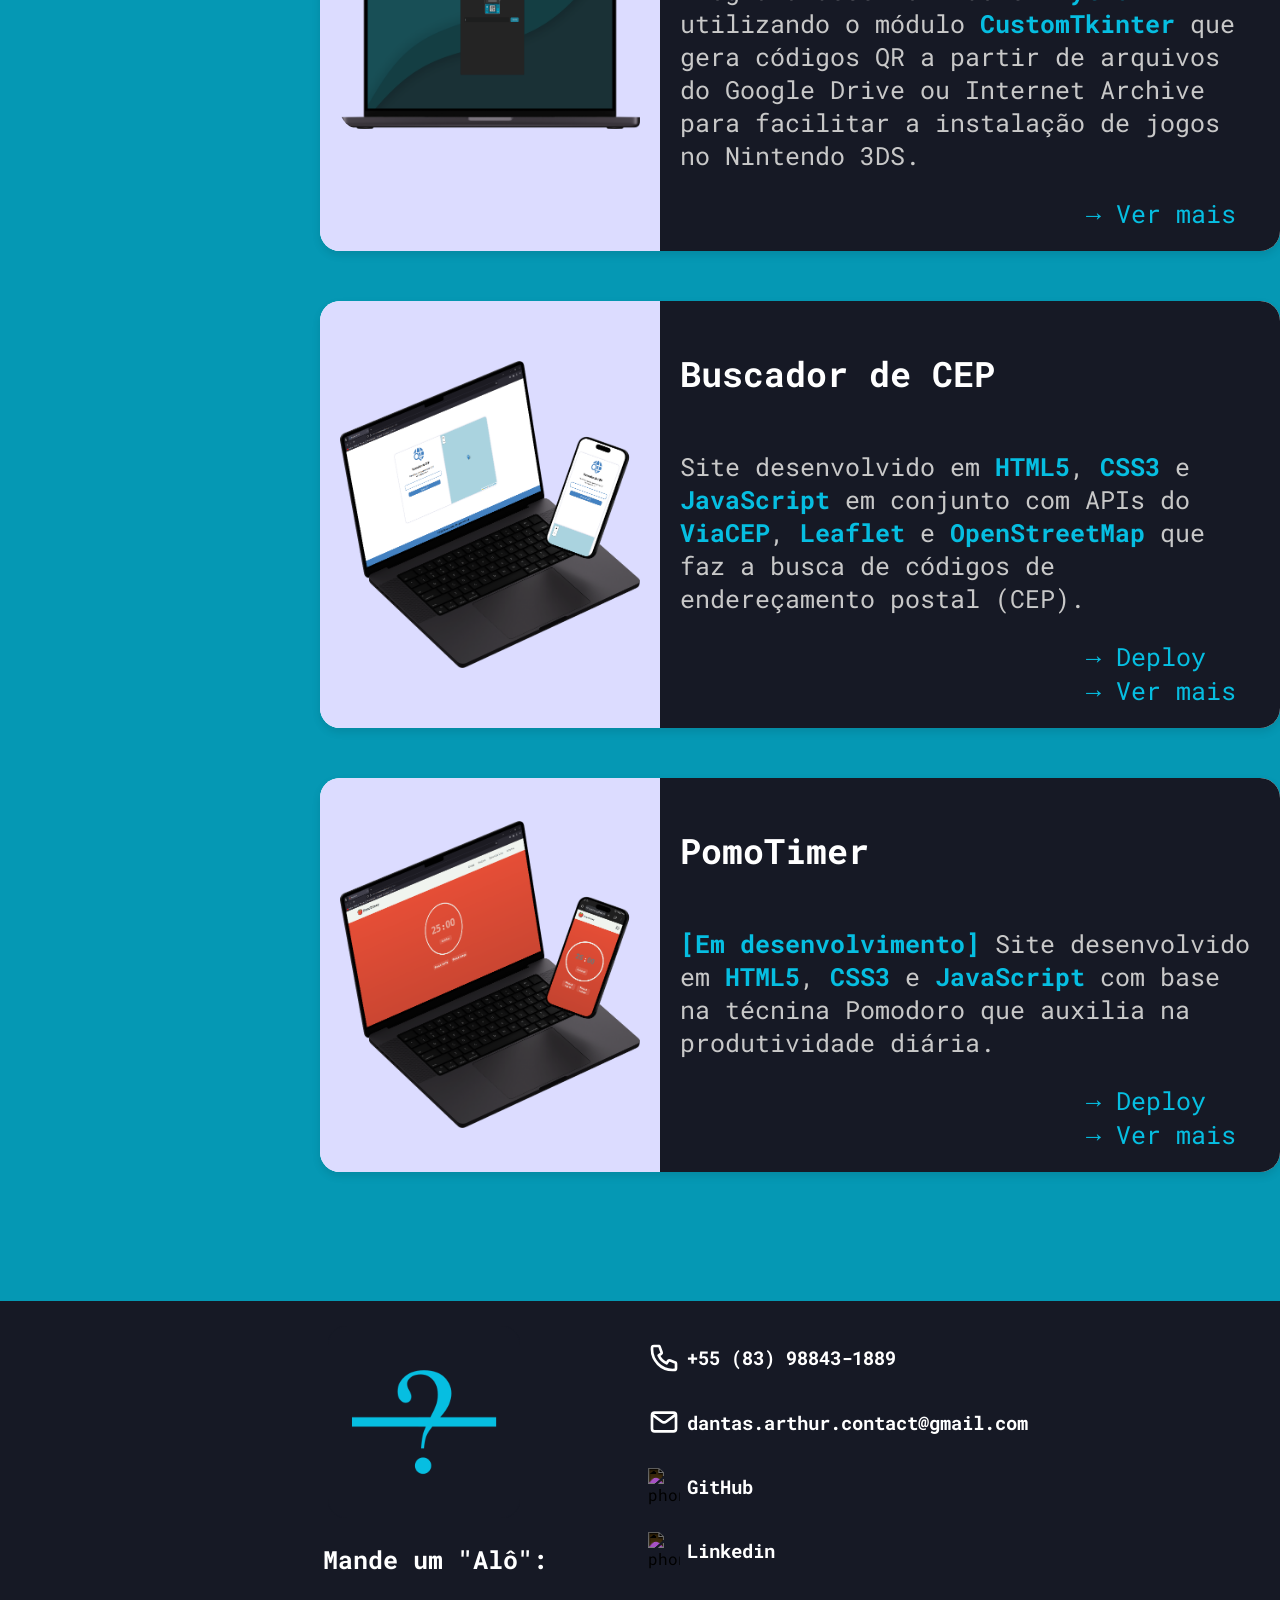
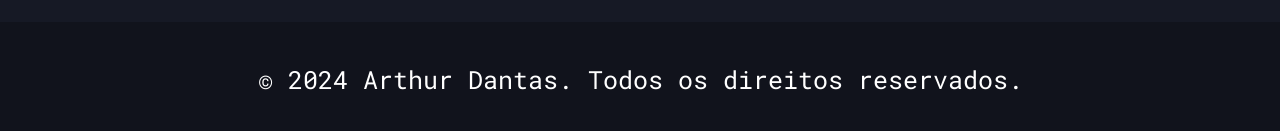
==== commit b17aaffa: "." ====
--- a/index.html
+++ b/index.html
@@ -23,6 +23,7 @@
                         <div class="logo"><img id="site-logo" src="assets/PNG/site-logo-dark.png" alt="site logo"></div>
                         <input type="checkbox" id="check">
                         <span class="menu-options">
+                            <label for="check" class="close-menu"><img class="menu-btn" src="assets/SVG/site/close.svg" alt="close button" width="32px"></label>
                             <!-- Portuguese Buttons -->
                             <ul class="portuguese">
                                 <li><a class="topbuttons" href="#home-container">Home</a></li>
@@ -39,7 +40,6 @@
                                 <li><a class="topbuttons" href="#projects-container">Projects</a></li>
                                 <li><a class="topbuttons" href="#contact-container">Contact</a></li> 
                             </ul>
-                            <label for="check" class="close-menu"><img class="menu-btn" src="assets/SVG/site/close.svg" alt="close button" width="32px"></label>
                         </span>
                         <label for="check" class="open-menu"><img class="menu-btn" src="assets/SVG/site/menu.svg" alt="menu button"></label>
                         <label class="lang-container" onclick="toggleLanguageMenu()">
--- a/style.css
+++ b/style.css
@@ -87,7 +87,6 @@
 .logo img {
     width: 65px;
     transition: 0.15s ease-in-out;
-    margin-left: 200%;
 }
 
 .nav-bar {
@@ -613,19 +612,13 @@
 
     /* Side menu */
 
-    #site-logo {
-        margin-left: 10%;
-    }
-    .nav-bar {
-        height: 6%;
-    }
     .menu-options {
-        display: grid;
-        grid-template-columns: 1fr 1fr;
+        flex-direction: column;
         align-items: center;
-        text-align: center;
+        justify-content: center;
+        margin-left: auto;
         margin: 0;
-        width: 70%;
+        width: 80%;
         height: 100%;
         position: fixed;
         top: 0;
@@ -633,13 +626,10 @@
         z-index: 100;
         background-color: var(--color1);
         transition: all 0.15s ease-in-out;
-        li {
-            margin: 15% 0% 10% 40%;
-        }
         li, a {
-            font-size: 35px;
+            display: flex;
+            font-size: 2.5rem;
             padding: 10px;
-            text-align: center;
         }
     }
     .dm-container {
@@ -681,8 +671,10 @@
         display: none;
     }
     #home-container {
+        height: 100vh;
         display: block;
-        margin: 45% 5% 5% 5%;
+        margin: 30% 5% 5% 5%;
+        padding: 20% 0% 90%;
         width: 160%;
         text-align: center;
         p {
@@ -695,12 +687,13 @@
         max-width: 100%;
     }
     .image-container {
-        display: none;
+        max-width: 100%;
+        margin-right: 10%;
     }
     .social-media-container {
-        text-align: center;
-        margin-right: 25%;
-        margin-bottom: 5%;
+        display: flex;
+        justify-content: center;
+        margin: 5% 25% 5%
     }
     #email {
         margin-left: 15%;
@@ -782,12 +775,12 @@
         flex-direction: column;
         gap: 20px;
         width: 60%;
-        margin-left: 20%;
+        margin-left: 13%;
     }
     .card {
-        margin-top: 5%;
+        margin: 5% 0;
         flex-direction: column;
-        max-width: 100%;
+        width: 125%;
     }
     .card-data {
         padding: 10px;
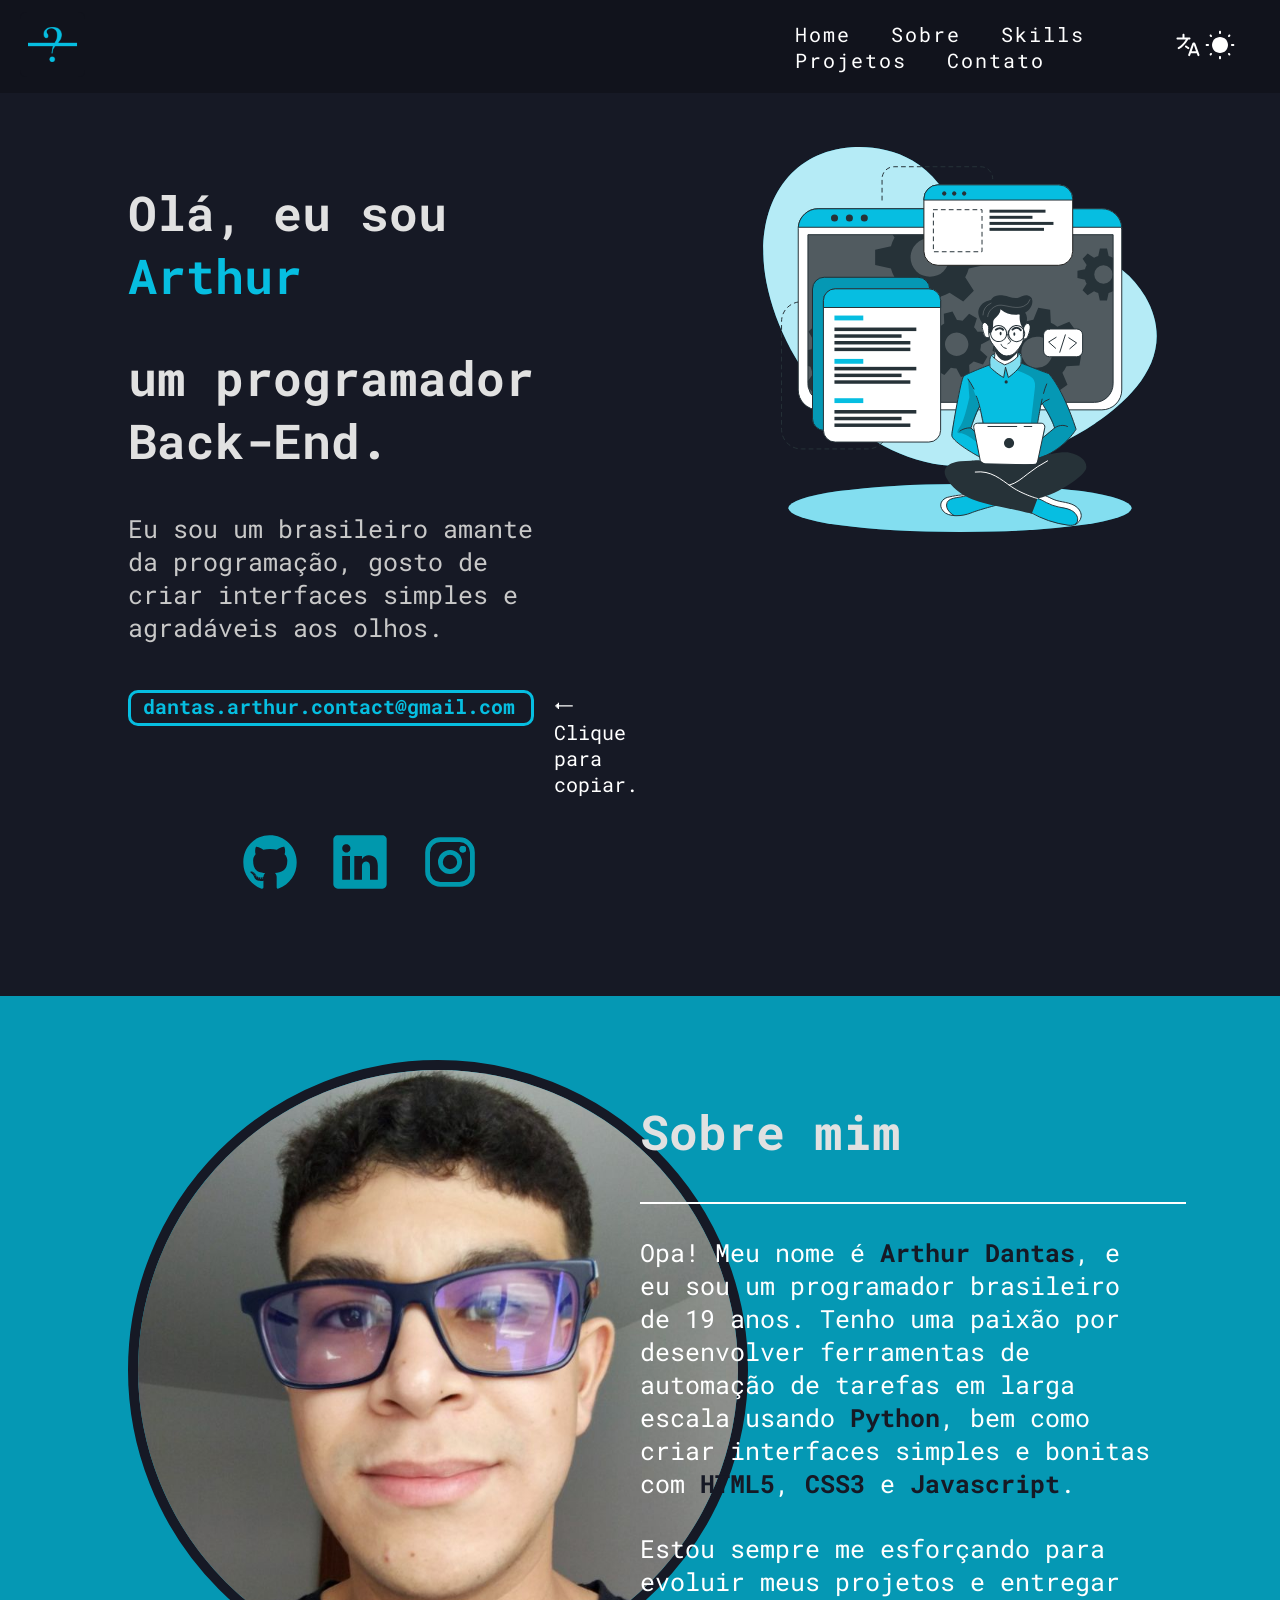
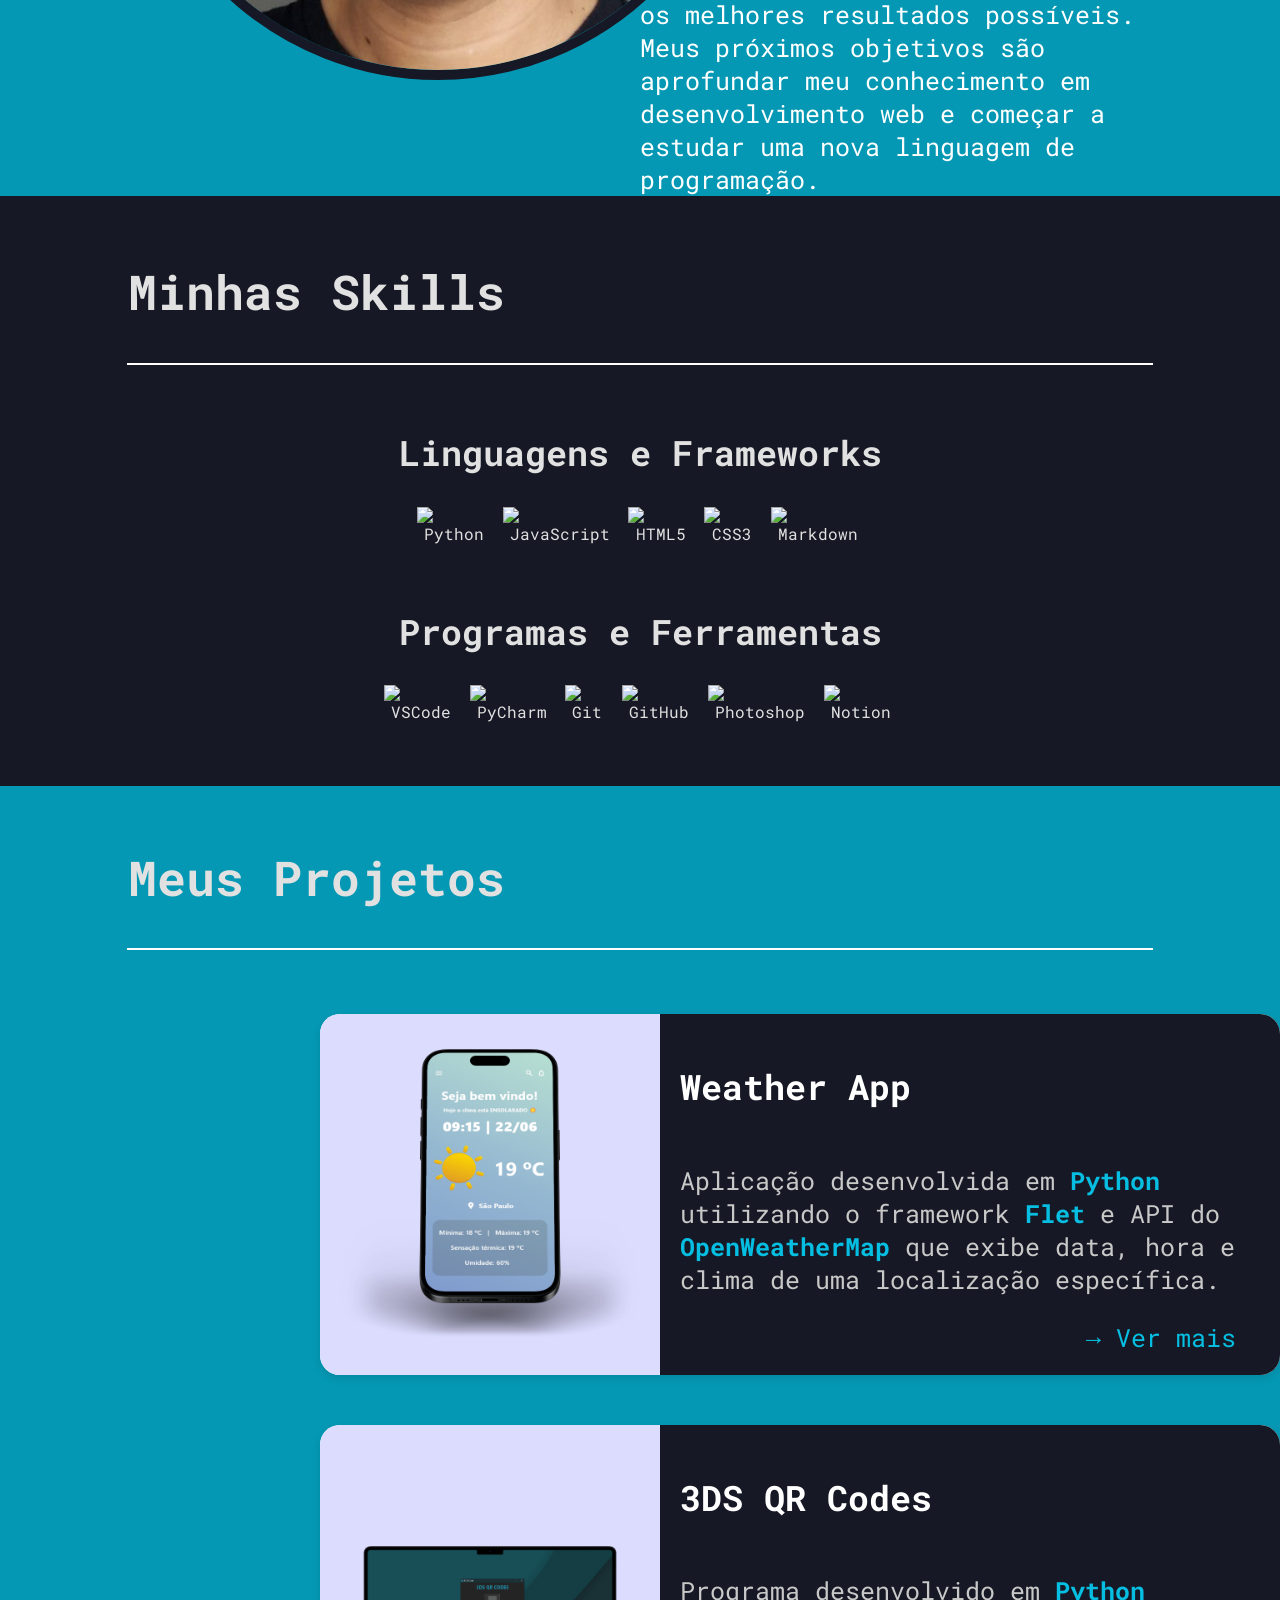
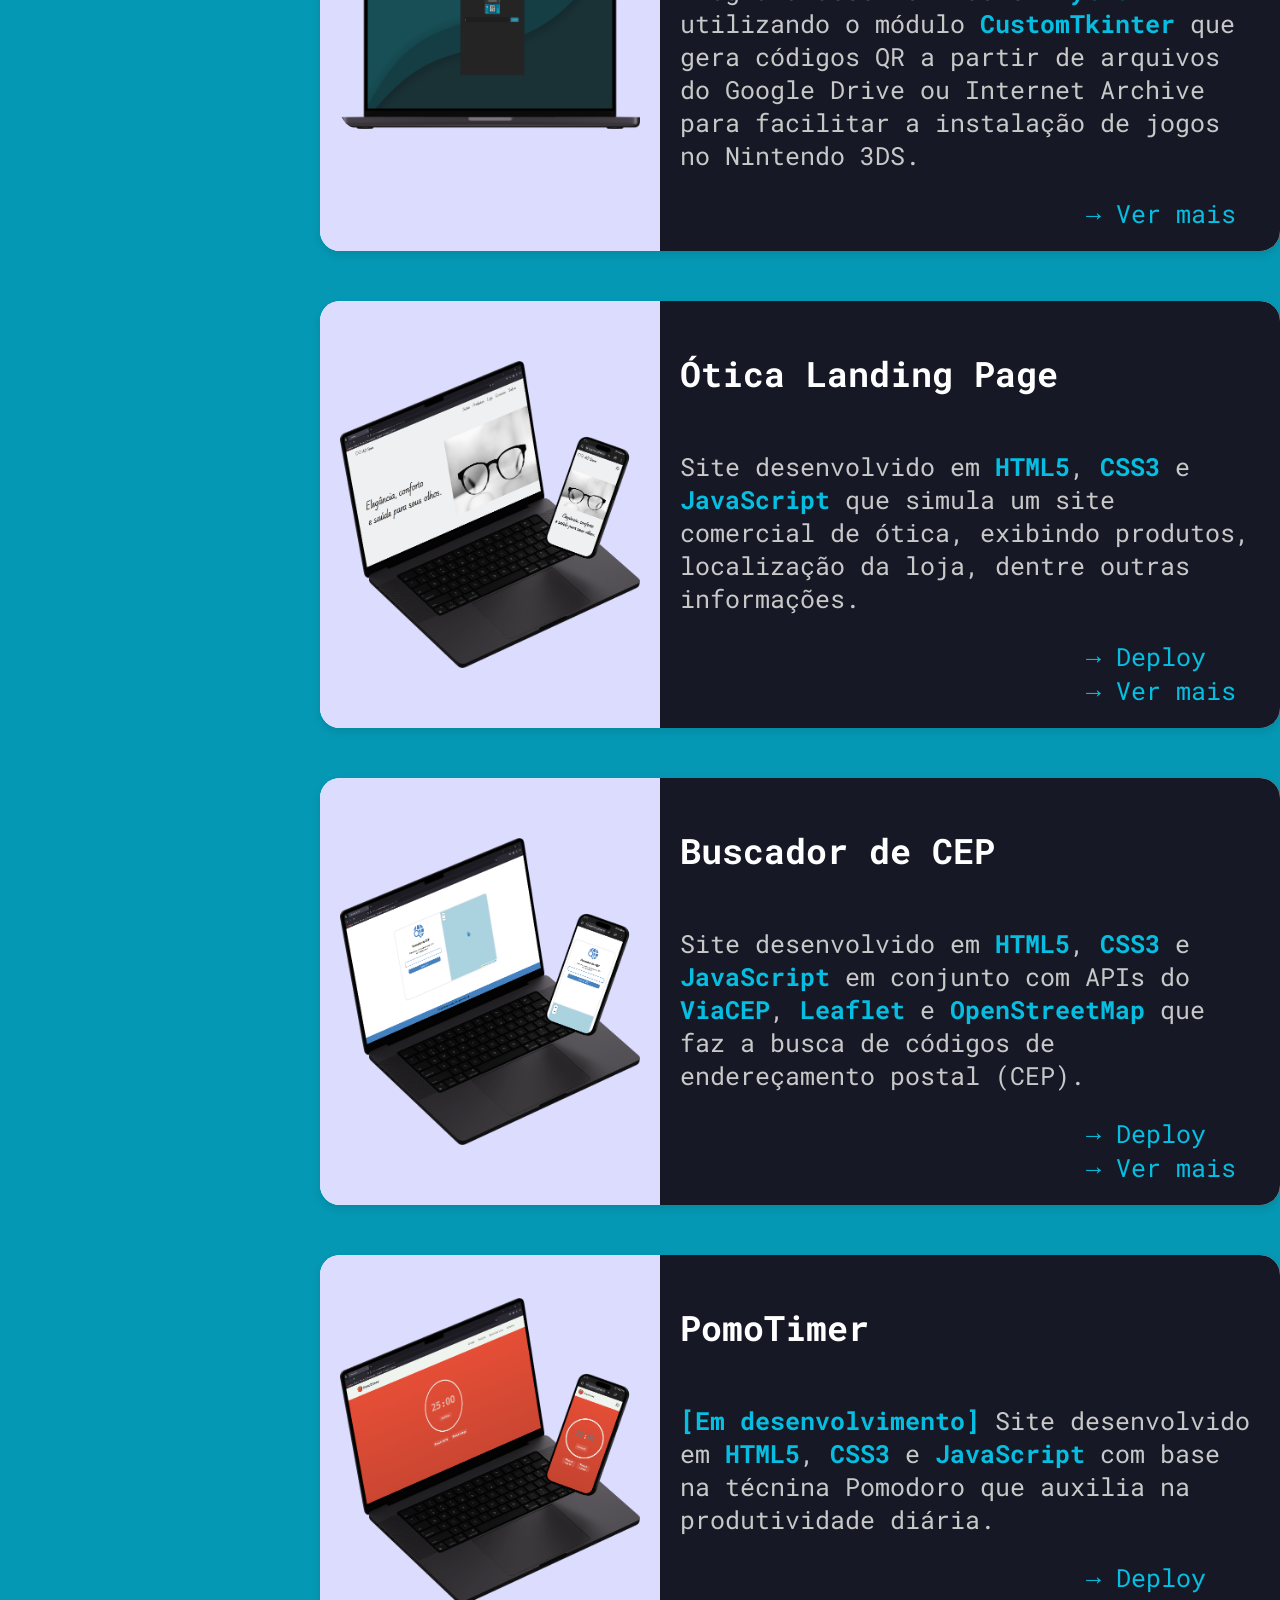
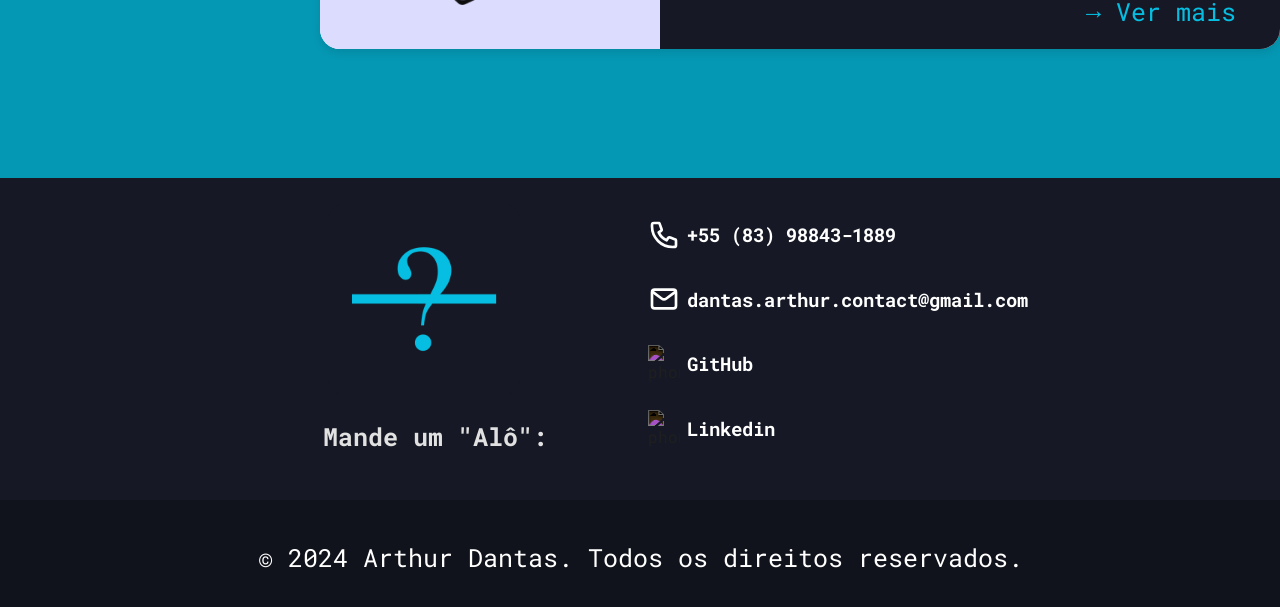
==== commit 6c47ae0a: "." ====
--- a/index.html
+++ b/index.html
@@ -49,7 +49,7 @@
                                 <span class="lang-option" onclick="changeLanguage('portuguese')">Português</span>
                             </div>
                         </label>
-                        <label class="dm-container"><img id="dark-mode-button" onclick="darkMode()" class="dark-mode" src="assets/SVG/site/sun.svg" alt="dark mode button"</label>
+                        <label class="dm-container"><img id="dark-mode-button" onclick="darkMode()" class="dark-mode" src="assets/SVG/site/sun.svg" alt="dark mode button"></label>
                     </ul>
                 </nav>
             </header>
@@ -198,6 +198,22 @@
                     </div>
                     <div class="card">
                         <div class="card-project">
+                            <img src="assets/mockups/otica-mockup.png" alt="site-otica-landing-page" width="300px">
+                        </div>
+                        <div class="card-data">
+                            <h2>Ótica Landing Page</h2>
+                            <!-- Portuguese text -->
+                            <p class="card-text portuguese">Site desenvolvido em <mark class="cyan">HTML5</mark>, <mark class="cyan">CSS3</mark> e <mark class="cyan">JavaScript</mark> que simula um site comercial de ótica, exibindo produtos, localização da loja, dentre outras informações.</p>
+                            <a class="card-repo portuguese" href="https://lonelyalphaz.github.io/optical-store-landing-page/" target="_blank">→ Deploy</a>
+                            <a class="card-repo portuguese" href="https://github.com/LonelyALpHaz/optical-store-landing-page" target="_blank">→ Ver mais</a>
+                            <!-- English text -->
+                            <p class="card-text english">Website developed in <mark class="cyan">HTML5</mark>, <mark class="cyan">CSS3</mark>, and <mark class="cyan">JavaScript</mark> that simulates a commercial optical store site, showcasing products, store location, and other information.</p>
+                            <a class="card-repo english" href="https://lonelyalphaz.github.io/optical-store-landing-page/" target="_blank">→ Deploy</a>
+                            <a class="card-repo english" href="https://github.com/LonelyALpHaz/optical-store-landing-page" target="_blank">→ See more</a>
+                        </div>
+                    </div>
+                    <div class="card">
+                        <div class="card-project">
                             <img src="assets/mockups/cep-mockup.png" alt="site-buscador-de-cep" width="300px">
                         </div>
                         <div class="card-data">
@@ -207,7 +223,7 @@
                             <a class="card-repo portuguese" href="https://lonelyalphaz.github.io/buscador-CEP/" target="_blank">→ Deploy</a>
                             <a class="card-repo portuguese" href="https://github.com/LonelyALpHaz/buscador-CEP" target="_blank">→ Ver mais</a>
                             <!-- English text -->
-                            <p class="card-text english">Site developed in <mark class="cyan">HTML5</mark>, <mark class="cyan">CSS3</mark>, and <mark class="cyan">JavaScript</mark> in conjunction with APIs from <mark class="cyan">ViaCEP</mark>, <mark class="cyan">Leaflet</mark>, and <mark class="cyan">OpenStreetMap</mark> that performs postal code (CEP) searches.</p>
+                            <p class="card-text english">Website developed in <mark class="cyan">HTML5</mark>, <mark class="cyan">CSS3</mark>, and <mark class="cyan">JavaScript</mark> in conjunction with APIs from <mark class="cyan">ViaCEP</mark>, <mark class="cyan">Leaflet</mark>, and <mark class="cyan">OpenStreetMap</mark> that performs postal code (CEP) searches.</p>
                             <a class="card-repo english" href="https://lonelyalphaz.github.io/buscador-CEP/" target="_blank">→ Deploy</a>
                             <a class="card-repo english" href="https://github.com/LonelyALpHaz/buscador-CEP" target="_blank">→ See more</a>
                         </div>
--- a/style.css
+++ b/style.css
@@ -23,7 +23,7 @@
     --color5: #F8F1FF;
     background-color: var(--color2);
     font-family: "Roboto Mono", monospace;
-    color: white;
+    color: var(--color4);
     margin: 0;
     padding: 0;
     
@@ -597,7 +597,7 @@
         }
     }
     h1 {
-        font-size: 2rem;
+        font-size: 2.3rem;
         text-align: center;
     }
     h2 {
@@ -605,7 +605,7 @@
         text-align: center;
     }
     p {
-        font-size: 0.9rem;
+        font-size: 1rem;
         max-width: 100%;
         padding: 0 10px;
     }
@@ -687,6 +687,7 @@
         max-width: 100%;
     }
     .image-container {
+        width: 80;
         max-width: 100%;
         margin-right: 10%;
     }
@@ -696,7 +697,7 @@
         margin: 5% 25% 5%
     }
     #email {
-        margin-left: 15%;
+        margin-left: 16%;
     }
     #copy-email {
         display: none;
@@ -707,7 +708,7 @@
     #about-container {
         display: grid;
         grid-template-columns: 1fr;
-        margin: 5% 0% 5%;
+        padding: 10% 0% 10%;
         width: 180%;
     }
     .about-text-container {
@@ -739,7 +740,7 @@
 
     #skills-container {
         width: 170%;
-        margin: 5% 0% 5%;
+        padding: 10% 0% 10%;
         text-align: center;
         h1 {
             margin-right: 10%;
@@ -765,7 +766,7 @@
 
     #projects-container {
         width: 180%;
-        margin: 5% 0% 5%;
+        padding: 10% 0% 10%;
         h1 {
             margin-right: 12%;
         }
@@ -803,6 +804,7 @@
         grid-template-columns: 1fr;
         gap: 0px;
         margin: 2% 0% 2% 75%;
+        padding: 10% 0% 10%;
         text-align: center;
     }
     #phone-number {
